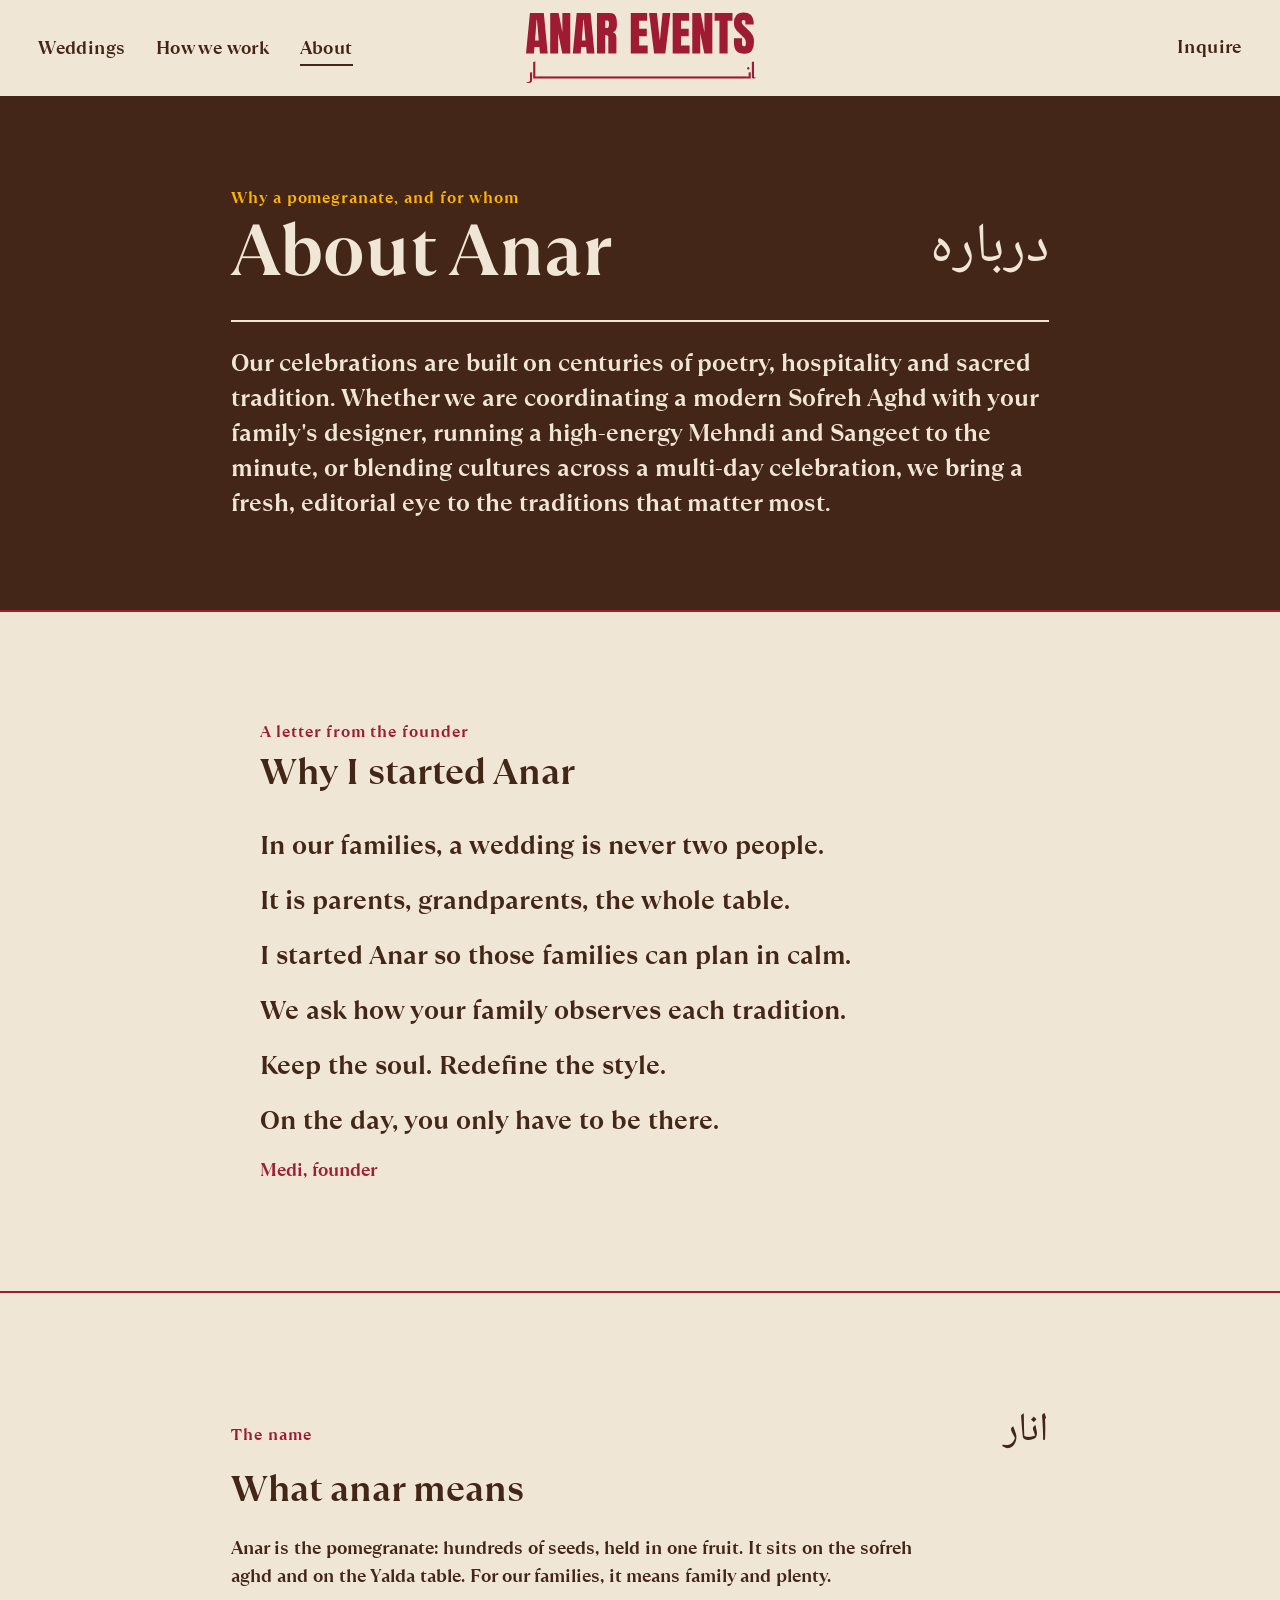
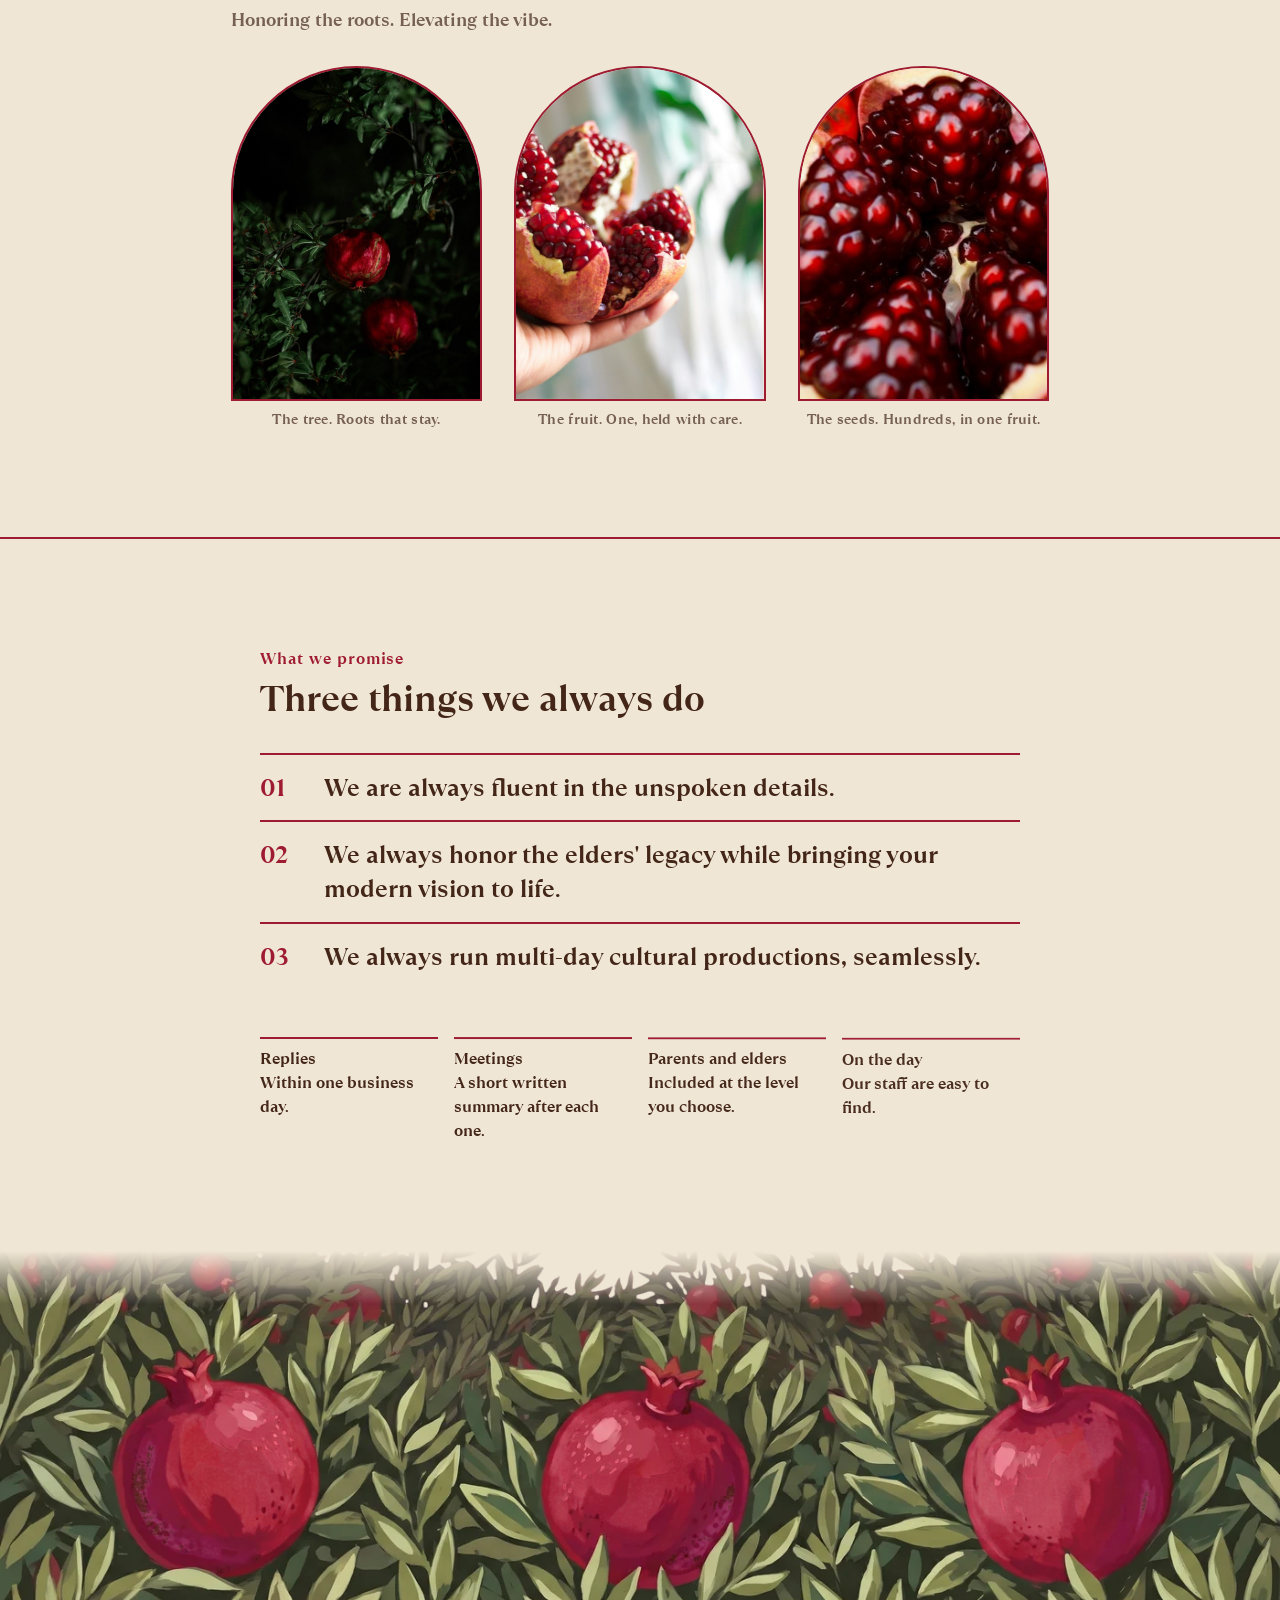
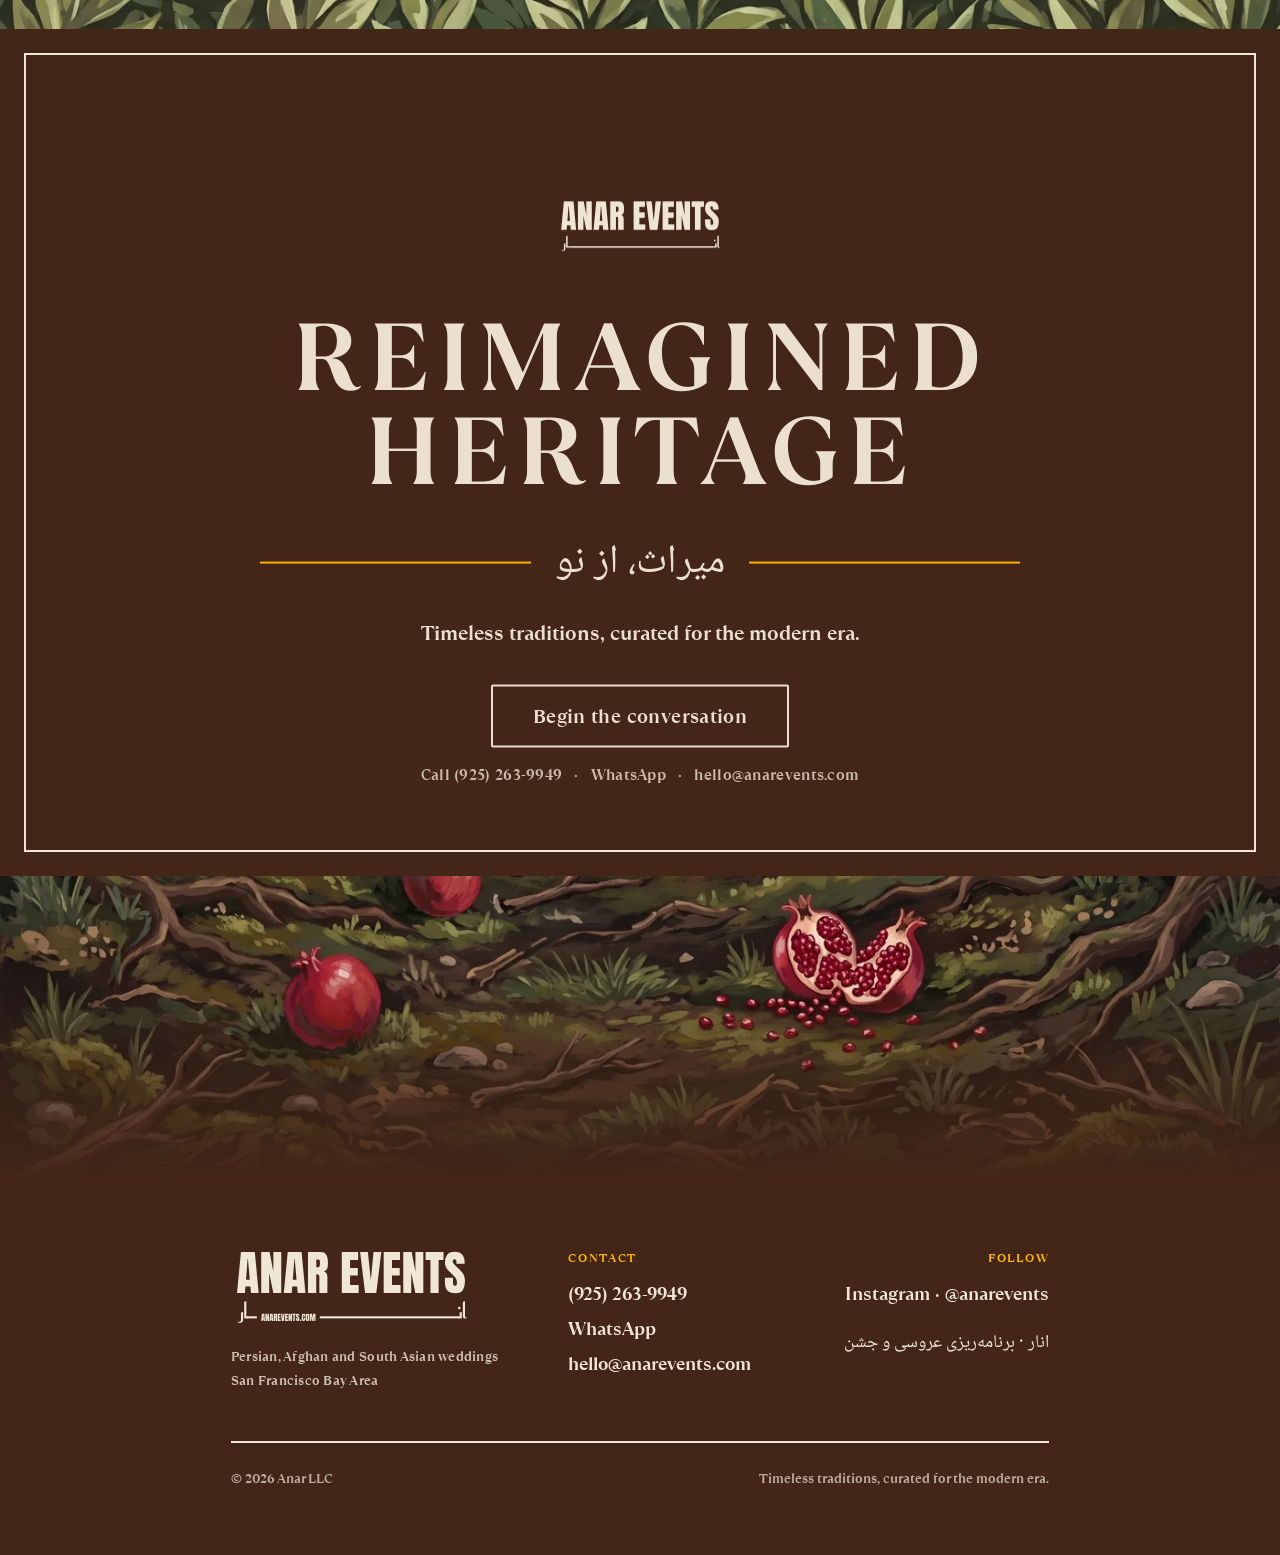
==== about.html @ 51fe28ca "Arch: round 4 execution fixes + how-we-work/about pages" ====
<!doctype html>
<html lang="en">
<head>
<meta charset="utf-8">
<meta name="viewport" content="width=device-width, initial-scale=1">
<title>About · Anar Events</title>
<meta name="description" content="Why a pomegranate, and for whom. A letter from the founder, the story of the name, and the three things Anar Events always does for Persian, Afghan and South Asian families in the Bay Area.">
<meta name="theme-color" content="#F0E6D5">
<meta property="og:title" content="About · Anar Events">
<meta property="og:description" content="Why a pomegranate, and for whom. A letter from the founder, the story of the name, and the three things Anar Events always does.">
<meta property="og:image" content="https://anarevents.com/assets/video/hero-poster.jpg">
<meta property="og:url" content="https://anarevents.com/about.html">
<meta property="og:type" content="website">
<link rel="canonical" href="https://anarevents.com/about.html">
<script>document.documentElement.classList.add('js')</script>
<link rel="preconnect" href="https://fonts.googleapis.com">
<link rel="preconnect" href="https://fonts.gstatic.com" crossorigin>
<link rel="preload" href="assets/fonts/TTRamillas-Bold.woff2" as="font" type="font/woff2" crossorigin>
<link rel="stylesheet" href="https://fonts.googleapis.com/css2?family=Noto+Naskh+Arabic:wght@400;700&display=swap">
<link rel="stylesheet" href="assets/css/site.css">
<link rel="icon" href="assets/logo/logo-red.svg" type="image/svg+xml">
<!-- self-hosted vendors (gsap 3.12.5, ScrollTrigger 3.12.5, lenis 1.1.18), same load order -->
<script defer src="assets/js/vendor/gsap.min.js"></script>
<script defer src="assets/js/vendor/ScrollTrigger.min.js"></script>
<script defer src="assets/js/vendor/lenis.min.js"></script>
<script defer src="assets/js/site.js"></script>
</head>
<body class="page-about">
<a class="skip-link" href="#main">Skip to content</a>

<div class="tree-frame" aria-hidden="true">
  <img data-layer="leftBranch" width="2752" height="1536" alt="" decoding="async">
  <img data-layer="rightBranch" width="2752" height="1536" alt="" decoding="async">
</div>

<header class="site-header site-header--solid">
  <div class="site-header__inner">
    <button class="nav-toggle" type="button" aria-expanded="false" aria-controls="site-nav"><span class="nav-toggle__bar"></span><span class="visually-hidden">Menu</span></button>
    <nav class="site-nav" id="site-nav" aria-label="Main">
      <ul>
        <li><a href="weddings.html">Weddings</a></li>
        <li><a href="how-we-work.html">How we work</a></li>
        <li><a href="about.html" aria-current="page">About</a></li>
      </ul>
    </nav>
    <a class="site-logo" href="index.html" aria-label="Anar Events, home">
      <img class="site-logo__red" src="assets/logo/logo-red.svg" width="1600" height="552" alt="Anar Events">
      <img class="site-logo__cream" src="assets/logo/logo-cream.svg" width="1600" height="552" alt="" aria-hidden="true">
    </a>
    <div class="site-header__end">
      <a class="site-inquire" href="index.html#inquire">Inquire</a>
    </div>
  </div>
</header>

<main id="main" class="page-top">

  <section class="band on-brown" aria-labelledby="page-title">
    <div class="container">
      <p class="eyebrow">Why a pomegranate, and for whom</p>
      <div class="band__title">
        <h1 id="page-title" class="h-display">About Anar</h1>
        <p class="fa fa--title" lang="fa" dir="rtl">درباره</p>
      </div>
      <hr class="rule" style="margin:32px 0 24px">
      <p class="lede measure">Our celebrations are built on centuries of poetry, hospitality and sacred tradition. Whether we are coordinating a modern Sofreh Aghd with your family's designer, running a high-energy Mehndi and Sangeet to the minute, or blending cultures across a multi-day celebration, we bring a fresh, editorial eye to the traditions that matter most.</p>
    </div>
  </section>

  <!-- The founder letter -->
  <section class="section inner" id="letter" aria-labelledby="letter-title">
    <div class="container container--text">
      <p class="eyebrow reveal">A letter from the founder</p>
      <h2 id="letter-title" class="reveal" style="margin:8px 0 32px">Why I started Anar</h2>
      <div class="letter stagger">
        <p>In our families, a wedding is never two people.</p>
        <p>It is parents, grandparents, the whole table.</p>
        <p>I started Anar so those families can plan in calm.</p>
        <p>We ask how your family observes each tradition.</p>
        <p>Keep the soul. Redefine the style.</p>
        <p>On the day, you only have to be there.</p>
        <p class="letter__sign">Medi, founder</p>
      </div>
      <!-- OWNER INPUT · founder bio (hidden until the lines arrive, like the proof slot): Medi replaces the two
           bracketed lines below with facts (who leads the planning, his experience, one proof line), then removes
           the `hidden` attribute. Nothing here is invented; the slot is styled as the real thing. -->
      <div class="letter__bio reveal" data-owner-input="bio" hidden>
        <p>[Medi: two lines on who leads the planning and your experience]</p>
        <p class="letter__proof">[one proof line, e.g. weddings planned since YEAR]</p>
      </div>
    </div>
  </section>

  <!-- The name: the pomegranate story, with the pomegranate photos (stand-ins until the owner's photos arrive) -->
  <section class="section inner" id="name" aria-labelledby="name-title">
    <div class="container">
      <div class="container--text" style="padding:0">
        <div class="pair reveal">
          <p class="eyebrow">The name</p>
          <p class="fa fa--big" lang="fa" dir="rtl">انار</p>
        </div>
        <h2 id="name-title" class="reveal" style="margin:8px 0 24px">What anar means</h2>
        <p class="reveal measure">Anar is the pomegranate: hundreds of seeds, held in one fruit. It sits on the sofreh aghd and on the Yalda table. For our families, it means family and plenty.</p>
        <p class="reveal measure muted" style="margin-top:16px">Honoring the roots. Elevating the vibe.</p>
      </div>
      <div class="story__photos">
        <figure class="reveal">
          <div class="window"><img class="reveal-img" src="assets/img/pom-tree-night-800.jpg" srcset="assets/img/pom-tree-night-800.jpg 800w, assets/img/pom-tree-night.jpg 1125w" sizes="(min-width:768px) 33vw, 100vw" width="1125" height="2000" alt="A pomegranate tree at night, fruit on the branch" loading="lazy" decoding="async"></div>
          <figcaption class="caption">The tree. Roots that stay.</figcaption>
        </figure>
        <figure class="reveal">
          <div class="window"><img class="reveal-img" src="assets/img/pom-in-hand-800.jpg" srcset="assets/img/pom-in-hand-800.jpg 800w, assets/img/pom-in-hand-1200.jpg 1200w, assets/img/pom-in-hand.jpg 1500w" sizes="(min-width:768px) 33vw, 100vw" width="1500" height="2000" alt="A pomegranate held in an open hand" loading="lazy" decoding="async"></div>
          <figcaption class="caption">The fruit. One, held with care.</figcaption>
        </figure>
        <figure class="reveal">
          <div class="window"><img class="reveal-img" src="assets/img/pom-open-closeup-800.jpg" srcset="assets/img/pom-open-closeup-800.jpg 800w, assets/img/pom-open-closeup-1200.jpg 1200w, assets/img/pom-open-closeup.jpg 2000w" sizes="(min-width:768px) 33vw, 100vw" width="2000" height="1123" alt="An opened pomegranate, seeds packed tight" loading="lazy" decoding="async"></div>
          <figcaption class="caption">The seeds. Hundreds, in one fruit.</figcaption>
        </figure>
      </div>
    </div>
  </section>

  <!-- The promise -->
  <section class="section inner" id="promise" aria-labelledby="promise-title">
    <div class="container container--text">
      <p class="eyebrow reveal">What we promise</p>
      <h2 id="promise-title" class="reveal" style="margin:8px 0 32px">Three things we always do</h2>
      <ol class="promise stagger">
        <li><b>01</b><span>We are always fluent in the unspoken details.</span></li>
        <li><b>02</b><span>We always honor the elders' legacy while bringing your modern vision to life.</span></li>
        <li><b>03</b><span>We always run multi-day cultural productions, seamlessly.</span></li>
      </ol>
      <ul class="behaviour stagger" aria-label="Service behaviour">
        <li><strong>Replies</strong>Within one business day.</li>
        <li><strong>Meetings</strong>A short written summary after each one.</li>
        <li><strong>Parents and elders</strong>Included at the level you choose.</li>
        <li><strong>On the day</strong>Our staff are easy to find.</li>
      </ul>
    </div>
  </section>

  <!-- Static leaf band: the foot of the page content, above the CTA band -->
  <div class="leaf-band" aria-hidden="true"><img src="assets/tree/painted/bottom-canopy.webp" srcset="assets/tree/painted/bottom-canopy-1400.webp 1400w, assets/tree/painted/bottom-canopy.webp 2752w" sizes="100vw" width="2752" height="1536" alt="" loading="lazy" decoding="async"></div>

  <!-- CTA bar ("Poster"): cream inset frame, wordmark on top, the Persian tagline sits inside the kashida line. -->
  <section class="cta cta--poster on-brown" id="cta" aria-labelledby="cta-title-a">
    <div class="container">
      <img class="cta__wordmark reveal" src="assets/logo/logo-cream.svg" width="1600" height="552" alt="Anar Events" loading="lazy">
      <h2 id="cta-title-a" class="cta__title reveal">Reimagined<br>Heritage</h2>
      <div class="kashida-tagline reveal"><p class="fa fa--big" lang="fa" dir="rtl">میراث، از نو</p></div>
      <p class="cta__line reveal">Timeless traditions, curated for the modern era.</p>
      <div class="cta__actions reveal">
        <a class="btn btn--cream btn--big" href="index.html#inquire">Begin the conversation</a>
        <p class="cta__contact"><span>Call <a href="tel:+19252639949">(925) 263-9949</a></span><span aria-hidden="true">·</span><a href="https://wa.me/19252639949" rel="noopener">WhatsApp</a><span aria-hidden="true">·</span><a href="mailto:hello@anarevents.com">hello@anarevents.com</a></p>
      </div>
    </div>
  </section>

</main>

<footer class="site-footer on-brown">
  <div class="ground-band" aria-hidden="true"><img src="assets/tree/painted/ground-bottom.webp" srcset="assets/tree/painted/ground-bottom-1400.webp 1400w, assets/tree/painted/ground-bottom.webp 2752w" sizes="100vw" width="2752" height="1536" alt="" loading="lazy" decoding="async"></div>
  <div class="container site-footer__inner">
    <div class="site-footer__grid">
      <div class="site-footer__brand">
        <img class="site-footer__logo" src="assets/logo/logo-cream-url.svg" width="1600" height="552" alt="Anar Events · anarevents.com" loading="lazy">
        <p class="site-footer__tag">Persian, Afghan and South Asian weddings<br>San Francisco Bay Area</p>
      </div>
      <div class="site-footer__col">
        <p class="site-footer__eyebrow">Contact</p>
        <ul class="site-footer__list">
          <li><a href="tel:+19252639949">(925) 263-9949</a></li>
          <li><a href="https://wa.me/19252639949" rel="noopener">WhatsApp</a></li>
          <li><a href="mailto:hello@anarevents.com">hello@anarevents.com</a></li>
        </ul>
      </div>
      <div class="site-footer__col site-footer__col--end">
        <p class="site-footer__eyebrow">Follow</p>
        <ul class="site-footer__list">
          <li><a href="https://instagram.com/anarevents" rel="noopener">Instagram · @anarevents</a></li>
        </ul>
        <p class="site-footer__fa fa" lang="fa" dir="rtl">انار · برنامه‌ریزی عروسی و جشن</p>
      </div>
    </div>
    <div class="site-footer__bottom">
      <span>© 2026 Anar LLC</span>
      <span>Timeless traditions, curated for the modern era.</span>
    </div>
  </div>
</footer>
</body>
</html>
---- assets/css/site.css ----
/* =========================================================
   Anar Events — site.css (v1, 3 Nov 2026)
   One file. Mobile first. Palette as custom properties.
   ========================================================= */

/* ---------- Fonts ----------
   Owner's rule: TT Ramillas BOLD (700, upright) is the ONLY Latin face, for every piece of Latin text
   (body, eyebrows, captions, quote, notes, form controls, buttons). Hierarchy comes from size, tracking and colour.
   Persian stays Noto Naskh Arabic. */
@font-face{font-family:"TT Ramillas";src:url("../fonts/TTRamillas-Bold.woff2") format("woff2");font-weight:700;font-style:normal;font-display:swap}

/* ---------- Tokens ---------- */
:root{
  --red:#9E1B32;        /* anar red: accent on cream, logo */
  --seed:#E8243F;       /* seed red: big type on brown only */
  --cream:#F0E6D5;      /* the paper */
  --brown:#432617;      /* ink on cream; dark ground */
  --muted:#756053;      /* captions on cream */
  --amber:#FFB401;      /* accent on brown only */
  --gold:#B8922F;       /* foil feel, sparingly */
  --sage:#5E6B4E;
  --olive:#7A8A62;

  --font-latin:"TT Ramillas",Georgia,"Times New Roman",serif;
  --font-fa:"Noto Naskh Arabic",Tahoma,serif;

  --s1:8px;--s2:16px;--s3:32px;--s4:64px;
  --container:1100px;
  --narrow:760px;
  --gutter:48px;
  --header-h:64px;
  --ease:cubic-bezier(.22,.61,.36,1);
  --dur:.9s;
}
@media (min-width:768px){
  :root{--gutter:clamp(64px,11vw,170px);--header-h:96px}
}

/* ---------- Reset-ish ---------- */
*,*::before,*::after{box-sizing:border-box}
html{-webkit-text-size-adjust:100%;scroll-behavior:smooth;background:var(--cream)}
html.lenis{scroll-behavior:auto}
body{margin:0;background:var(--cream);color:var(--brown);font-family:var(--font-latin);font-size:18px;line-height:28px;font-weight:700;font-style:normal;overflow-x:hidden}
/* no Regular, no Italic anywhere in Latin text (the Bold file is the only face served) */
em,i,cite,q,address,dfn,var{font-style:normal}
b,strong,th,input,textarea,select,button,label,legend,figcaption,small,blockquote{font-weight:700;font-style:normal}
img,video,svg{display:block;max-width:100%}
img{height:auto}
h1,h2,h3,h4,p,ul,ol,figure{margin:0}
ul,ol{padding:0;list-style:none}
a{color:inherit;text-decoration:none}
button{font:inherit;color:inherit;background:none;border:0;padding:0;cursor:pointer}
:focus{outline:none}
:focus-visible{outline:2px solid var(--red);outline-offset:3px}
.on-brown :focus-visible,.on-brown:focus-visible{outline-color:var(--amber)}
.visually-hidden{position:absolute!important;width:1px;height:1px;margin:-1px;padding:0;overflow:hidden;clip:rect(0 0 0 0);white-space:nowrap;border:0}
.skip-link{position:absolute;left:var(--s2);top:-80px;z-index:100;background:var(--brown);color:var(--cream);padding:var(--s1) var(--s2);border-radius:2px}
.skip-link:focus{top:var(--s2)}
/* same-page anchors (skip link, #inquire, #cta) land below the fixed header; the destination takes focus (site.js) */
main,section[id],[id].section,.form__status{scroll-margin-top:calc(var(--header-h) + 8px)}
main:focus,section:focus{outline:none}

/* ---------- Type ---------- */
h1,h2,h3,h4,.h-display,.h-headline{font-weight:700;line-height:1.1}
.h-display{font-size:clamp(40px,7vw,72px);line-height:1.05}
.h-headline,h2{font-size:clamp(30px,4vw,36px);line-height:1.15}
h3{font-size:clamp(22px,2.6vw,26px);line-height:1.2}
.eyebrow{font-size:16px;line-height:24px;letter-spacing:.06em;color:var(--red)}
.caption{font-size:14px;line-height:20px;letter-spacing:.02em;color:var(--muted)}
.lede{font-size:clamp(20px,2.2vw,24px);line-height:1.45}
.fa,[lang="fa"]{font-family:var(--font-fa);font-style:normal!important;letter-spacing:0!important;text-transform:none!important;font-weight:400;font-size:115%;line-height:1.7;direction:rtl}
.fa--big{font-size:clamp(28px,4.4vw,40px);line-height:1.5}
.fa--title{font-size:clamp(34px,5.4vw,56px);line-height:1.4}
.caps{text-transform:uppercase;letter-spacing:.08em}
.measure{max-width:38em}
.muted{color:var(--muted)}

/* ---------- Layout ---------- */
.container{width:100%;max-width:var(--container);margin-inline:auto;padding-inline:var(--gutter)}
.container--narrow{max-width:calc(var(--narrow) + 2*var(--gutter))}
.container--text{max-width:calc(var(--narrow) + 2*var(--gutter))}
main{position:relative;z-index:2}
.section{position:relative;padding-block:clamp(72px,12vh,140px)}
.section--tight{padding-block:clamp(48px,7vh,80px)}
.section__head{text-align:center;margin-bottom:clamp(32px,6vh,64px)}
.section__head .scribble{margin:var(--s2) auto 0}
.two-col{display:grid;gap:var(--s3)}
@media (min-width:768px){.two-col{grid-template-columns:1fr 1fr;gap:var(--s4)}}
.pair{display:grid;gap:var(--s1)}
@media (min-width:768px){
  .pair{grid-template-columns:1fr 1fr;align-items:baseline}
  .pair .fa{text-align:right}
}

/* ---------- Devices ---------- */
/* The kashida line */
.rule{height:2px;background:var(--red);width:100%;border:0;margin:0}
.rule--4{height:4px}
.on-brown .rule{background:var(--cream)}
/* The mirror window: half-circle top, square bottom, 2px line */
.window{--w:100%;position:relative;width:var(--w);border:2px solid var(--red);border-radius:999px 999px 0 0;overflow:hidden;aspect-ratio:3/4;background:var(--cream)}
.window img,.window video{width:100%;height:100%;object-fit:cover}
.window--cream{border-color:var(--cream)}
.window--landscape{aspect-ratio:4/3}
/* scribble (kashida draw-on) */
.scribble{width:min(320px,60vw);height:auto;overflow:visible}
.scribble path{fill:none;stroke:var(--red);stroke-width:2;stroke-linecap:round;stroke-linejoin:round}
.on-brown .scribble path{stroke:var(--amber)}

/* ---------- Buttons ---------- */
.btn{display:inline-block;padding:14px 28px;border:2px solid var(--red);background:var(--red);color:var(--cream);font-weight:700;line-height:1;letter-spacing:.02em;border-radius:2px;transition:transform .3s var(--ease),background .3s}
.btn:hover{transform:translateY(-2px)}
.btn--ghost{background:transparent;color:var(--red)}
.btn--amber{background:var(--amber);border-color:var(--amber);color:var(--brown)}
.btn--amber:focus-visible{outline-color:var(--cream)}
.link-arrow{font-weight:700;color:var(--red);border-bottom:2px solid var(--red);padding-bottom:2px}
.on-brown .link-arrow{color:var(--cream);border-color:var(--amber)}

/* ---------- Header ---------- */
.site-header{position:absolute;top:0;left:0;right:0;z-index:50;height:var(--header-h);color:var(--brown);transition:background .4s,color .4s,box-shadow .4s}
.js .site-header{position:fixed}
.site-header__inner{height:100%;display:grid;grid-template-columns:1fr auto 1fr;align-items:center;padding-inline:clamp(16px,3vw,40px);gap:var(--s1)}
.site-logo{display:block;width:min(180px,34vw);justify-self:center;align-self:center}
.site-logo img{width:100%;height:auto}
.site-logo__cream{display:none}
/* index, motion on: the header logo stays empty until the hero wordmark has docked (site.js adds .logo-docked);
   with the phone drawer open the bar is cream and the red wordmark is always there */
.motion .page-index .site-header--over:not(.logo-docked):not(.nav-open) .site-logo{visibility:hidden}
.motion .page-index .site-header--over{transition:box-shadow .4s}
/* the travelling wordmark (fixed layer above the header; site.js sets its size and transform) */
.logo-morph{display:none;position:fixed;left:0;top:0;z-index:55;pointer-events:none;transform-origin:0 0;will-change:transform}
.logo-morph img{position:absolute;left:0;top:0;width:100%;height:auto}
.logo-morph__cream{filter:drop-shadow(0 4px 24px rgba(67,38,23,.45))}
.logo-morph__red{opacity:0}
.motion .page-index .logo-morph.is-on{display:block}
/* the in-flow <h1> stays in the accessibility tree (opacity, never visibility) while the morph layer draws it */
.motion .page-index .logo-morph.is-built ~ main .hero__word{opacity:0}
/* the nav links are visible by default (no JS, or before site.js wires the drawer); on phones they collapse into the
   drawer only once html.nav-ready is set, and the toggle shows only then. Every bar item has an explicit grid cell. */
.site-nav{display:block;grid-column:1;grid-row:1;justify-self:start;min-width:0}
.site-nav ul{display:flex;flex-wrap:wrap;gap:8px clamp(16px,2.4vw,32px)}
.site-nav a,.site-inquire{font-weight:700;letter-spacing:.02em;padding-block:4px;border-bottom:2px solid transparent;transition:border-color .3s}
.site-nav a:hover,.site-nav a[aria-current="page"],.site-inquire:hover{border-bottom-color:currentColor}
.site-logo{grid-column:2;grid-row:1}
.site-header__end{grid-column:3;grid-row:1;justify-self:end;display:flex;align-items:center;gap:6px}
/* Pause motion / Play motion: a round control docked IN the header bar (right, beside Inquire), never over content.
   It pauses everything that moves (video, branch sway, clouds, parallax). The button is a 44px hit area; the ring
   (.hero-toggle__glyph) stays 32px (36px from 768px) so the bar keeps its measure (negative margins absorb the rest).
   Two bars = playing (press to pause); a triangle = paused (press to play). aria-pressed="true" means paused. */
.hero-toggle{flex:0 0 auto;width:44px;height:44px;margin:-6px;display:grid;place-items:center;color:inherit}
.hero-toggle__glyph{width:32px;height:32px;border:2px solid currentColor;border-radius:50%;display:flex;align-items:center;justify-content:center;gap:3px}
.hero-toggle__glyph::before,.hero-toggle__glyph::after{content:"";display:block;width:3px;height:11px;background:currentColor}
.hero-toggle[aria-pressed="true"] .hero-toggle__glyph::before{width:10px;height:11px;margin-left:2px;clip-path:polygon(0 0,100% 50%,0 100%)}
.hero-toggle[aria-pressed="true"] .hero-toggle__glyph::after{display:none}
.hero-toggle[hidden],html:not(.js) .hero-toggle{display:none}
.nav-toggle{grid-column:1;grid-row:1;justify-self:start;width:44px;height:44px;display:none;place-items:center}
.nav-toggle__bar{display:block;width:24px;height:2px;background:currentColor;position:relative;transition:background .2s}
.nav-toggle__bar::before,.nav-toggle__bar::after{content:"";position:absolute;left:0;width:24px;height:2px;background:currentColor;transition:transform .3s}
.nav-toggle__bar::before{top:-8px}.nav-toggle__bar::after{top:8px}
.nav-toggle[aria-expanded="true"] .nav-toggle__bar{background:transparent}
.nav-toggle[aria-expanded="true"] .nav-toggle__bar::before{transform:translateY(8px) rotate(45deg)}
.nav-toggle[aria-expanded="true"] .nav-toggle__bar::after{transform:translateY(-8px) rotate(-45deg)}
/* phones */
@media (max-width:767.98px){
  /* no JS / before the drawer is wired: the three links sit in a row under the bar; the bar grows to hold them */
  html:not(.nav-ready) .site-header{height:auto}
  html:not(.nav-ready) .site-header__inner{grid-template-rows:var(--header-h) auto}
  html:not(.nav-ready) .site-nav{grid-column:1/-1;grid-row:2;justify-self:stretch;padding:0 0 12px}
  html:not(.nav-ready) .site-nav ul{justify-content:center;gap:8px 20px}
  html:not(.nav-ready) .page-top{padding-top:calc(var(--header-h) + 48px)}
  /* the drawer, once site.js has wired the toggle */
  html.nav-ready .nav-toggle{display:grid}
  html.nav-ready .site-nav{display:none}
  html.nav-ready .site-header.nav-open .site-nav{display:block;position:absolute;top:var(--header-h);left:0;right:0;background:var(--cream);color:var(--brown);border-top:2px solid var(--red);padding:var(--s3) var(--gutter)}
  html.nav-ready .site-header.nav-open .site-nav ul{flex-direction:column;gap:var(--s2)}
  html.nav-ready .site-header.nav-open .site-nav a{font-size:24px}
}
/* solid state (inner pages, index once scrolled, and the phone drawer open over the hero) */
.site-header--solid,.site-header.is-scrolled{background:var(--cream);color:var(--brown);box-shadow:0 1px 0 rgba(67,38,23,.08)}
/* the phone drawer open over the hero: cream bar, brown text (the morph tween writes inline colours, hence !important) */
.site-header--over.nav-open{background:var(--cream)!important;color:var(--brown)!important;box-shadow:0 1px 0 rgba(67,38,23,.08)}
.site-header--over.nav-open .site-logo{visibility:visible}
.site-header--over.nav-open .site-logo__red{display:block}
.site-header--over.nav-open .site-logo__cream{display:none}
/* over the hero (index, at rest): cream on video */
.site-header--over:not(.is-scrolled):not(.nav-open){color:var(--cream)}
.site-header--over:not(.is-scrolled):not(.nav-open) .site-logo__red{display:none}
.site-header--over:not(.is-scrolled):not(.nav-open) .site-logo__cream{display:block}
.site-header--over:not(.is-scrolled):not(.nav-open) :focus-visible{outline-color:var(--amber)}
@media (min-width:768px){
  .site-header__inner{gap:var(--s2)}
  .site-logo{width:240px}
  .site-header__end{gap:var(--s2)}
  .hero-toggle{margin:-4px}
  .hero-toggle__glyph{width:36px;height:36px}
}
/* page top offset for inner pages */
.page-top{padding-top:var(--header-h)}

/* ---------- Side branches (fixed at the viewport edges, always behind the page) ----------
   --art-stop is the x where the art must end: 40px short of the nearest text column edge
   (the narrow text column or the wide container's content edge, whichever is nearer the edge).
   Each branch is masked so nothing is painted past that point, at any width. */
.tree-frame{--art-stop:max(0px,calc(min(calc((100vw - var(--narrow)) / 2),calc(max(0px,(100vw - var(--container)) / 2) + var(--gutter))) - 40px));position:fixed;inset:0;z-index:1;pointer-events:none;overflow:hidden}
.tree-frame img{position:absolute;display:block;will-change:transform;max-width:none}
.tree-frame [data-layer="leftBranch"],.tree-frame [data-layer="rightBranch"]{top:25vh;width:clamp(220px,26vw,520px);height:auto;display:none;opacity:.9}
/* the sway (site.js) pivots each branch where it enters the page */
.tree-frame [data-layer="leftBranch"]{transform-origin:0% 50%}
.tree-frame [data-layer="rightBranch"]{transform-origin:100% 50%}
.tree-frame [data-layer="leftBranch"]{left:0;-webkit-mask-image:linear-gradient(to right,#000 calc(var(--art-stop) - 90px),transparent var(--art-stop));mask-image:linear-gradient(to right,#000 calc(var(--art-stop) - 90px),transparent var(--art-stop))}
.tree-frame [data-layer="rightBranch"]{right:0;-webkit-mask-image:linear-gradient(to left,#000 calc(var(--art-stop) - 90px),transparent var(--art-stop));mask-image:linear-gradient(to left,#000 calc(var(--art-stop) - 90px),transparent var(--art-stop))}
@media (min-width:768px){
  .tree-frame [data-layer="leftBranch"],.tree-frame [data-layer="rightBranch"]{display:block}
}
/* phones: one branch tip only (the left one, 150px, at 60vh, opacity .8), shifted 56px off the edge so its leafy
   middle is what shows; the mask ends 24px before the text column (the gutter), measured in the image's own box */
@media (max-width:767.98px){
  .tree-frame{--phone-shift:56px;--art-stop:calc(var(--gutter) - 24px + var(--phone-shift))}
  .tree-frame [data-layer="leftBranch"]{display:block;width:150px;top:60vh;left:calc(-1 * var(--phone-shift));opacity:.8;-webkit-mask-image:linear-gradient(to right,#000 calc(var(--art-stop) - 16px),transparent var(--art-stop));mask-image:linear-gradient(to right,#000 calc(var(--art-stop) - 16px),transparent var(--art-stop))}
}
/* ---------- Static art bands (in flow, nothing ever sits on them) ----------
   The leaf band sits at the foot of the page content, directly above the brown CTA band;
   the ground band sits at the top of the footer and fades into the brown.
   Leaf band: tall enough that the three painted pomegranates (rows 55-88% of the art) sit whole;
   the art is pinned near its foot (object-position 86%) and the cream fade only reaches the leaf tips above the fruit. */
.leaf-band{position:relative;z-index:2;width:100%;height:min(42vh,34vw);overflow:hidden;background:var(--cream)}
.leaf-band img{width:100%;height:100%;object-fit:cover;object-position:center 86%;-webkit-mask-image:linear-gradient(to top,#000 86%,transparent 100%);mask-image:linear-gradient(to top,#000 86%,transparent 100%)}
.ground-band{width:100%;height:min(34vh,28vw);overflow:hidden;margin:0}
.ground-band img{width:100%;height:100%;object-fit:cover;object-position:center bottom;-webkit-mask-image:linear-gradient(to bottom,#000 0%,#000 35%,transparent 100%);mask-image:linear-gradient(to bottom,#000 0%,#000 35%,transparent 100%)}

/* ---------- Hero ---------- */
.hero{position:relative;height:100vh;height:100svh;min-height:560px;overflow:hidden;background:var(--brown);color:var(--cream)}
.hero__video{position:absolute;inset:0;width:100%;height:100%;object-fit:cover}
/* phone: the window starts at 12vh so it clears the header bar */
.hero__shade{position:absolute;left:50%;top:12vh;transform:translateX(-50%);width:min(72vw,520px);aspect-ratio:3/4;max-height:72vh;border-radius:999px 999px 0 0;box-shadow:0 0 0 200vmax rgba(67,38,23,.76)}
.hero__window{position:absolute;left:50%;top:12vh;transform:translateX(-50%);width:min(72vw,520px);aspect-ratio:3/4;max-height:72vh;border:2px solid var(--cream);border-radius:999px 999px 0 0}
/* the clouds stay hidden until their scroll timeline sets their opacity (no flash); still pages never show them */
.hero__cloud{position:absolute;left:-10vw;bottom:-10vh;width:120vw;height:auto;pointer-events:none;opacity:0}
.hero__cloud--2{left:-20vw;width:140vw;bottom:-18vh}
/* phone: 12vh so the stacked tagline (up to three lines) never touches the wordmark; the soft shadow lifts the cream word off bright video */
.hero__word{position:absolute;left:50%;bottom:12vh;transform:translateX(-50%);width:min(92vw,1100px);margin:0;filter:drop-shadow(0 4px 24px rgba(67,38,23,.45))}
.hero__word img{width:100%;height:auto}
.hero__tag{position:absolute;left:0;right:0;bottom:2vh;text-align:center;font-size:16px;line-height:24px;letter-spacing:0;padding-inline:var(--s1);text-shadow:0 1px 6px rgba(67,38,23,.6)}
.hero__tag .fa{font-size:16px;line-height:24px}
/* phone: Persian and English on their own lines */
.hero__tag .fa,.hero__tag__en{display:block}
.hero__tag__sep{display:none}
.hero__fade{position:absolute;inset:0;background:var(--cream);opacity:0;pointer-events:none}
@media (min-width:768px){
  .hero__shade,.hero__window{top:10vh;width:min(44vw,560px);max-height:70vh}
  .hero__word{bottom:8vh}
  .hero__tag{bottom:3vh;letter-spacing:.02em;padding-inline:var(--s2)}
  .hero__tag .fa,.hero__tag__en,.hero__tag__sep{display:inline}
}

/* ---------- Page band (inner page hero): brown poster band ---------- */
.band{background:var(--brown);color:var(--cream);padding-block:clamp(56px,10vh,112px)}
.band .eyebrow{color:var(--amber)}
.band__title{display:grid;gap:var(--s2)}
@media (min-width:768px){.band__title{grid-template-columns:1fr 1fr;align-items:end}.band__title .fa{text-align:right}}

/* ---------- Statement ---------- */
.statement{text-align:center}
.statement .scribble{margin:var(--s1) auto var(--s3)}
.statement__text{font-size:clamp(26px,4.6vw,56px);line-height:1.18;letter-spacing:.06em;text-transform:uppercase;font-weight:700}

/* ---------- Who / pillars ---------- */
.pillars{display:grid;gap:var(--s3);counter-reset:pillar}
@media (min-width:768px){.pillars{grid-template-columns:repeat(3,1fr)}}
.pillar{border-top:2px solid var(--red);padding-top:var(--s2)}
.pillar__n{display:block;font-size:16px;letter-spacing:.06em;color:var(--red);margin-bottom:var(--s1)}
.pillar h3{margin-bottom:var(--s1)}

/* ---------- Accordion (The celebrations) ---------- */
.accordion{display:grid;gap:var(--s2)}
.accordion__panel{position:relative;overflow:hidden;background:var(--brown);color:var(--cream);border-radius:2px;min-height:360px}
.accordion__media{position:absolute;inset:0}
.accordion__media img{width:100%;height:100%;object-fit:cover;transition:filter .6s var(--ease),transform .6s var(--ease)}
.accordion__media::after{content:"";position:absolute;inset:0;background:linear-gradient(to top,rgba(67,38,23,.85) 0%,rgba(67,38,23,.25) 55%,rgba(67,38,23,.1) 100%)}
.accordion__trigger{position:absolute;inset:0;width:100%;text-align:left;z-index:2}
.accordion__trigger:focus-visible{outline:2px solid var(--amber);outline-offset:-6px}
.accordion__label{position:absolute;left:var(--s2);top:var(--s2);font-weight:700;letter-spacing:.06em;text-transform:uppercase;font-size:14px;z-index:1;display:none}
.accordion__body{position:relative;z-index:1;padding:var(--s3) var(--s2) var(--s2);display:grid;gap:var(--s1);min-height:100%;align-content:end;pointer-events:none}
.accordion__body[hidden]{display:none}
.accordion__body h3{font-size:clamp(26px,3vw,34px)}
.accordion__body .fa{color:var(--cream);opacity:.9}
.accordion__body p:last-child{max-width:34em;opacity:.95}
@media (min-width:768px){
  .accordion{display:flex;gap:var(--s1);height:min(68vh,620px)}
  .accordion__panel{flex:1 1 0;min-height:0;transition:flex .7s var(--ease)}
  .accordion__panel.is-open{flex:6 1 0}
  .accordion__panel:not(.is-open) .accordion__media img{filter:blur(2px);transform:scale(1.04)}
  .accordion__panel:not(.is-open) .accordion__media::after{background:linear-gradient(to top,rgba(67,38,23,.7) 0%,rgba(67,38,23,.15) 100%)}
  .accordion__panel:not(.is-open) .accordion__body{opacity:0;transition:opacity .25s}
  .accordion__panel.is-open .accordion__body{opacity:1;transition:opacity .6s .25s}
  .accordion__panel:not(.is-open) .accordion__label{display:block;writing-mode:vertical-rl;transform:rotate(180deg);left:auto;right:50%;top:auto;bottom:var(--s3);transform-origin:center;transform:translateX(50%) rotate(180deg)}
  .accordion__body{padding:var(--s4) var(--s3) var(--s3)}
}

/* ---------- Quote ---------- */
.quote{text-align:center}
.quote blockquote{margin:0;font-size:clamp(26px,4vw,44px);line-height:1.25;max-width:22em;margin-inline:auto}
.quote .signature{width:180px;height:auto;margin:var(--s3) auto var(--s1)}
.quote .signature path{fill:none;stroke:var(--red);stroke-width:2.5;stroke-linecap:round;stroke-linejoin:round}
.quote figcaption{font-size:16px;letter-spacing:.04em;color:var(--muted)}

/* ---------- Journey ---------- */
.journey__track{position:relative}
.journey__line{position:absolute;pointer-events:none}
.journey__line path{fill:none;stroke:var(--red);stroke-width:2;vector-effect:non-scaling-stroke}
.journey__line--h{display:none}
.journey__line--v{left:11px;top:0;width:2px;height:100%}
.journey__stops{display:grid;gap:var(--s3);padding-left:40px}
/* labels 16px, notes 15px/22px in brown at every width; words never break mid-word */
.journey__stop{position:relative;display:grid;gap:2px;overflow-wrap:normal;hyphens:manual}
/* the line is 2px at left:11px (centre 12px) inside the 40px padding, so the 14px dot sits at -35px (centre 12px) */
.journey__dot{position:absolute;left:-35px;top:10px;width:14px;height:14px;border-radius:50%;background:var(--red);transform-origin:center}
.journey__fa{font-size:20px;line-height:1.5;text-align:left;direction:rtl}
.journey__en{font-weight:700;font-size:16px;line-height:22px}
.journey__note{font-size:15px;line-height:22px;color:var(--brown)}
/* the vertical list holds up to 1023px; the nine-column line only from 1024px */
@media (min-width:1024px){
  .journey__line--h{display:block;left:0;right:0;top:7px;width:100%;height:2px}
  .journey__line--v{display:none}
  /* nine columns need the room: the journey takes a 24px gutter (the line runs wider than the text column) */
  .journey .container{padding-inline:24px}
  .journey__stops{grid-template-columns:repeat(9,minmax(0,1fr));gap:4px;padding-left:0;padding-top:var(--s3)}
  /* align-content:start, or the stop's auto rows stretch to the tallest stop and the labels sit at ragged heights */
  .journey__stop{text-align:center;justify-items:center;align-content:start;min-width:0}
  .journey__dot{left:50%;top:-32px;margin-left:-7px}
  .journey__fa{text-align:center;direction:rtl}
  .journey__note{margin-top:4px}
}

/* ---------- Inquire form ---------- */
.inquire{background:transparent}
.form{display:grid;gap:var(--s3)}
/* paired fields are bottom-aligned (a help line above one input never lifts it off its partner); inputs share one height */
.form__row{display:grid;gap:var(--s3);align-items:end}
@media (min-width:600px){.form__row{grid-template-columns:1fr 1fr}}
.field{display:grid;gap:var(--s1)}
.field label,.fieldset legend{font-weight:700;font-size:16px;line-height:22px}
.field__req{font-size:13px;letter-spacing:.04em;color:var(--muted);margin-left:6px}
.field__help{font-size:14px;line-height:20px;color:var(--muted)}
.field input,.field textarea,.field select{font:inherit;color:var(--brown);background:transparent;border:1px solid var(--brown);border-radius:2px;padding:12px 14px;width:100%}
.field input,.field select{height:54px;line-height:28px}
.field input::placeholder,.field textarea::placeholder{color:var(--muted);opacity:.8}
.field input:focus-visible,.field textarea:focus-visible,.field select:focus-visible{outline:2px solid var(--red);outline-offset:2px}
.field textarea{min-height:140px;resize:vertical}
.fieldset{border:0;padding:0;margin:0;display:grid;gap:var(--s1)}
/* phones: one column, each label at least 44px tall (a thumb target); three columns from 600px */
.checks{display:grid;gap:0 var(--s1);grid-template-columns:1fr}
@media (min-width:600px){.checks{grid-template-columns:repeat(3,1fr)}}
.check{display:flex;gap:10px;align-items:center;font-size:16px;line-height:22px;min-height:44px}
.check input{width:18px;height:18px;accent-color:var(--red);margin:0}
.form__note{font-size:14px;line-height:20px;color:var(--muted)}
.form__note a{border-bottom:1px solid currentColor}
/* pending / sent / failed states, announced by the role="status" region */
.form__status{font-size:16px;line-height:24px;padding:var(--s2);border-top:2px solid var(--red);color:var(--brown)}
.form__status[hidden],.form__status:empty{display:none}
.form__status.is-wait{color:var(--muted)}
.form__status.is-ok{border-top-color:var(--sage)}
.form__status.is-error{border-top-color:var(--red);color:var(--red)}
.form__status a{border-bottom:1px solid currentColor}
.form button[disabled]{opacity:.6;cursor:progress;transform:none}

/* ---------- CTA band + footer ---------- */
.cta{position:relative;background:var(--brown);color:var(--cream);text-align:center;padding-block:clamp(72px,14vh,160px);min-height:70vh;display:grid;align-content:center}
.cta__title{font-size:clamp(40px,8vw,112px);line-height:1;letter-spacing:.04em;text-transform:uppercase;margin-bottom:var(--s2)}
.cta .fa{color:var(--cream)}
.cta__line{font-size:clamp(18px,1.6vw,22px);line-height:1.5;margin:0 auto}
.cta__actions{margin-top:clamp(28px,4vh,44px);display:grid;gap:var(--s2);justify-items:center}
.btn--big{padding:20px 40px;font-size:clamp(18px,1.5vw,21px)}
.btn--cream{background:transparent;border-color:var(--cream);color:var(--cream)}
.btn--cream:hover{background:var(--cream);color:var(--brown)}
.cta__contact{font-size:15px;line-height:22px;letter-spacing:.02em;color:rgba(240,230,213,.8);display:flex;flex-wrap:wrap;justify-content:center;gap:0 12px}
.cta__contact a{border-bottom:1px solid transparent;transition:border-color .3s,color .3s}
.cta__contact a:hover{color:var(--cream);border-bottom-color:var(--amber)}
/* CTA "Poster": 2px cream inset frame, wordmark on top, the tagline inside the amber kashida line.
   The top padding carries the fixed header's height, so the cream wordmark never sits under the bar at any scroll stop;
   the anchor's scroll margin matches the header the same way. */
.cta--poster{padding-top:calc(var(--header-h) + clamp(48px,8vh,80px));padding-bottom:clamp(64px,10vh,112px);scroll-margin-top:calc(var(--header-h) + 8px)}
.cta--poster::before{content:"";position:absolute;inset:16px;border:2px solid var(--cream);pointer-events:none}
@media (min-width:768px){.cta--poster::before{inset:24px}}
.cta--poster .container{position:relative;z-index:1}
.cta__wordmark{width:clamp(132px,13vw,176px);height:auto;display:block;margin:0 auto clamp(32px,6vh,56px)}
.cta--poster .cta__title{font-size:clamp(34px,7.4vw,104px);letter-spacing:.08em;margin-bottom:clamp(24px,4vh,40px)}
.kashida-tagline{display:flex;align-items:center;gap:clamp(14px,2vw,24px);width:min(100%,760px);margin:0 auto clamp(20px,3vh,28px)}
.kashida-tagline::before,.kashida-tagline::after{content:"";flex:1 1 0;height:2px;background:var(--amber)}
.kashida-tagline .fa{flex:0 0 auto;white-space:nowrap;margin:0;line-height:1.4}
/* Footer: the painted ground band sits ABOVE the grid; the grid is 3 columns on a 24px baseline, 64px top/bottom, 48px column gap */
.site-footer{position:relative;z-index:2;background:var(--brown);color:var(--cream)}
.site-footer__inner{padding-block:64px}
.site-footer__grid{display:grid;gap:32px;line-height:24px}
.site-footer__brand{display:grid;gap:16px;align-content:start}
.site-footer__logo{width:min(100%,200px);height:auto;display:block}
.site-footer__tag{font-size:13px;line-height:24px;letter-spacing:.02em;color:rgba(240,230,213,.8)}
.site-footer__col{display:grid;gap:10px;align-content:start}
.site-footer__eyebrow{font-size:12px;line-height:24px;letter-spacing:.14em;text-transform:uppercase;font-weight:700;color:var(--amber);margin-bottom:2px}
.site-footer__list{list-style:none;margin:0;padding:0;display:grid;gap:10px}
.site-footer__list a{display:inline-block;line-height:24px;border-bottom:1px solid transparent;transition:border-color .3s}
.site-footer__list a:hover{border-bottom-color:var(--cream)}
.site-footer__fa{font-size:18px!important;line-height:24px;white-space:nowrap;text-align:right;margin-top:14px}
.site-footer__bottom{margin-top:48px;padding-top:24px;border-top:2px solid var(--cream);font-size:13px;line-height:24px;color:rgba(240,230,213,.7);display:flex;flex-wrap:wrap;gap:4px 24px;justify-content:space-between}
@media (min-width:768px){
  .site-footer__grid{grid-template-columns:1fr 1fr;column-gap:48px;align-items:start}
  .site-footer__brand{grid-column:1/-1}
  .site-footer__logo{width:240px}
  .site-footer__col--end{text-align:right}
}
@media (min-width:1024px){
  .site-footer__grid{grid-template-columns:1.45fr 1fr 1.17fr}
  .site-footer__brand{grid-column:auto}
}

/* ---------- Weddings page ---------- */
.tradition{border-top:2px solid var(--red)}
.tradition__grid{display:grid;gap:var(--s3)}
@media (min-width:900px){
  .tradition__grid{grid-template-columns:1fr 1fr;align-items:start;gap:var(--s4)}
  .tradition--flip .tradition__grid > .tradition__text{order:2}
}
.tradition__title{display:grid;gap:var(--s1);margin-bottom:var(--s2)}
@media (min-width:600px){.tradition__title{grid-template-columns:1fr 1fr;align-items:baseline}.tradition__title .fa{text-align:right}}
.tradition__text p+p{margin-top:var(--s2)}
.tradition__media .window{max-width:440px;margin-inline:auto}
.tradition__media figcaption{margin-top:var(--s1);text-align:center}
.seasonal{background:var(--cream);border:2px solid var(--red);padding:var(--s3)}

/* ---------- Inner page sections (How we work, About): cream, parted by the 2px red kashida rule like the weddings page ---------- */
.inner{border-top:2px solid var(--red)}

/* ---------- How we work page ---------- */
/* the two service options: no rules; spacing carries the structure; the operational bullets sit in a native <details> */
.options{display:grid;gap:var(--s3)}
@media (min-width:768px){.options{grid-template-columns:1fr 1fr;gap:var(--s4)}}
.options > li{display:grid;gap:var(--s1);align-content:start;border-top:2px solid var(--red);padding-top:var(--s2)}
.options h3{font-size:clamp(22px,2.4vw,26px)}
.option__when{color:var(--red);font-size:15px;line-height:22px;letter-spacing:.04em}
.option__scope{font-size:18px;line-height:28px}
.option__more{margin-top:var(--s1)}
.option__more summary{cursor:pointer;list-style:none;display:inline-flex;gap:8px;align-items:baseline;color:var(--red);font-size:16px;line-height:24px;letter-spacing:.04em;padding:4px 0}
.option__more summary::-webkit-details-marker{display:none}
.option__more summary::after{content:"+"}
.option__more[open] summary::after{content:"\2013"}
.option__more ul{display:grid;gap:6px;margin-top:var(--s2);font-size:16px;line-height:24px;color:var(--brown)}
.option__more ul li,.step__points li{position:relative;padding-left:18px}
.option__more ul li::before,.step__points li::before{content:"";position:absolute;left:0;top:11px;width:8px;height:2px;background:var(--red)}
/* five steps on one line: the 2px line at left:11px (centre 12px) inside the 40px padding, the 14px dot at -35px */
.steps{position:relative;padding-left:40px}
.steps__list{display:grid;gap:var(--s4)}
.steps__line{position:absolute;left:11px;top:0;width:2px;height:100%}
.steps__line path{fill:none;stroke:var(--red);stroke-width:2;vector-effect:non-scaling-stroke}
.step{position:relative;display:grid;gap:var(--s1)}
.step__dot{position:absolute;left:-35px;top:10px;width:14px;height:14px;border-radius:50%;background:var(--red);transform-origin:center}
.step__n{font-size:16px;letter-spacing:.06em;color:var(--red)}
.step h3{font-size:clamp(24px,3vw,32px)}
.step .fa{text-align:left}
.step__points{display:grid;gap:var(--s1);margin-top:var(--s1);font-size:16px;line-height:24px}
.step__points strong{color:var(--red)}
.faq{display:grid;gap:0;border-top:2px solid var(--red)}
.faq details{border-bottom:2px solid var(--red)}
.faq summary{cursor:pointer;list-style:none;padding:var(--s2) 0;font-weight:700;font-size:20px;line-height:28px;display:flex;justify-content:space-between;gap:var(--s2)}
.faq summary::-webkit-details-marker{display:none}
.faq summary::after{content:"+";color:var(--red);flex:0 0 auto}
.faq details[open] summary::after{content:"\2013"}
.faq .faq__a{padding:0 0 var(--s3);max-width:38em}
.you-get{display:grid;gap:var(--s3) var(--s3)}
@media (min-width:768px){.you-get{grid-template-columns:1fr 1fr}}
.you-get li{border-top:2px solid var(--red);padding-top:var(--s1)}
.you-get li strong{display:block}
.you-get li span{font-size:16px;line-height:24px}

/* ---------- About page ---------- */
.letter{font-size:clamp(20px,2.4vw,26px);line-height:1.5;display:grid;gap:var(--s2)}
.letter__sign{color:var(--red);font-size:18px}
/* the founder bio slot under the letter (owner input: bracketed placeholders until Medi writes the lines) */
.letter__bio{margin-top:var(--s3);padding-top:var(--s2);border-top:2px solid var(--red);max-width:34em;display:grid;gap:var(--s1);font-size:18px;line-height:28px}
.letter__bio[hidden]{display:none}
.letter__bio .letter__proof{color:var(--red);font-size:16px;line-height:24px}
.story{display:grid;gap:var(--s3)}
.story__photos{display:grid;gap:var(--s3);margin-top:var(--s3)}
@media (min-width:768px){.story__photos{grid-template-columns:repeat(3,1fr);align-items:end}}
.story__photos figure{margin:0}
.story__photos .window{aspect-ratio:3/4}
.story__photos figcaption{margin-top:var(--s1);text-align:center}
.promise{display:grid;gap:var(--s2)}
.promise li{display:grid;grid-template-columns:48px 1fr;gap:var(--s2);border-top:2px solid var(--red);padding-top:var(--s2);font-size:clamp(20px,2.2vw,24px);line-height:1.4}
.promise li b{color:var(--red);font-weight:700}
.behaviour{display:grid;gap:var(--s2);grid-template-columns:1fr 1fr;margin-top:var(--s4)}
@media (min-width:768px){.behaviour{grid-template-columns:repeat(4,1fr)}}
.behaviour li strong{display:block}
.behaviour li{font-size:16px;line-height:24px;border-top:2px solid var(--red);padding-top:var(--s1)}

/* ---------- Reveal (only hidden while html.motion is on; the pause control removes that class and site.js reverts every tween) ---------- */
.motion .reveal{opacity:0;transform:translateY(24px)}
.motion .reveal-img{transform:scale(1.02)}
.motion .reveal.is-in{opacity:1;transform:none}
.motion .stagger > *{opacity:0;transform:translateY(16px)}

/* ---------- Reduced motion ---------- */
@media (prefers-reduced-motion:reduce){
  html{scroll-behavior:auto}
  *,*::before,*::after{transition-duration:.01ms!important;animation-duration:.01ms!important}
  .tree-frame img{transform:none!important}
}
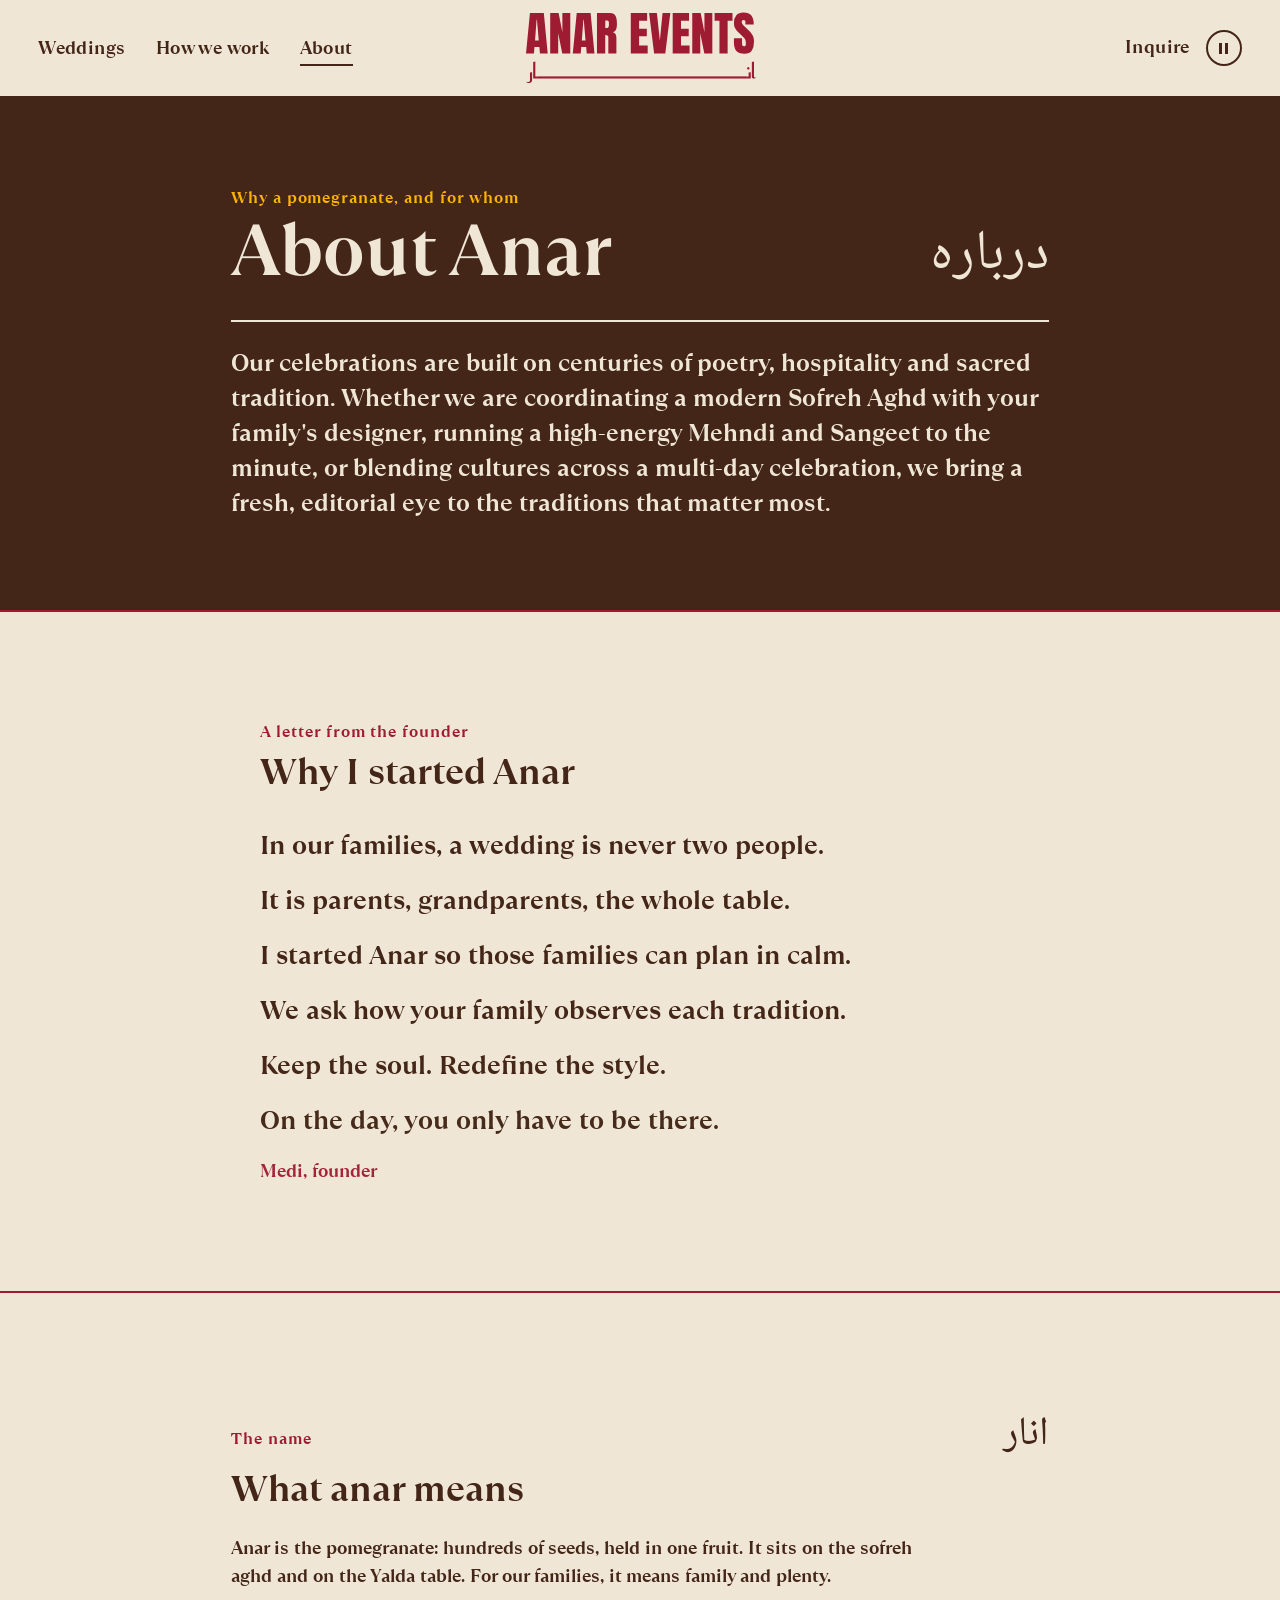
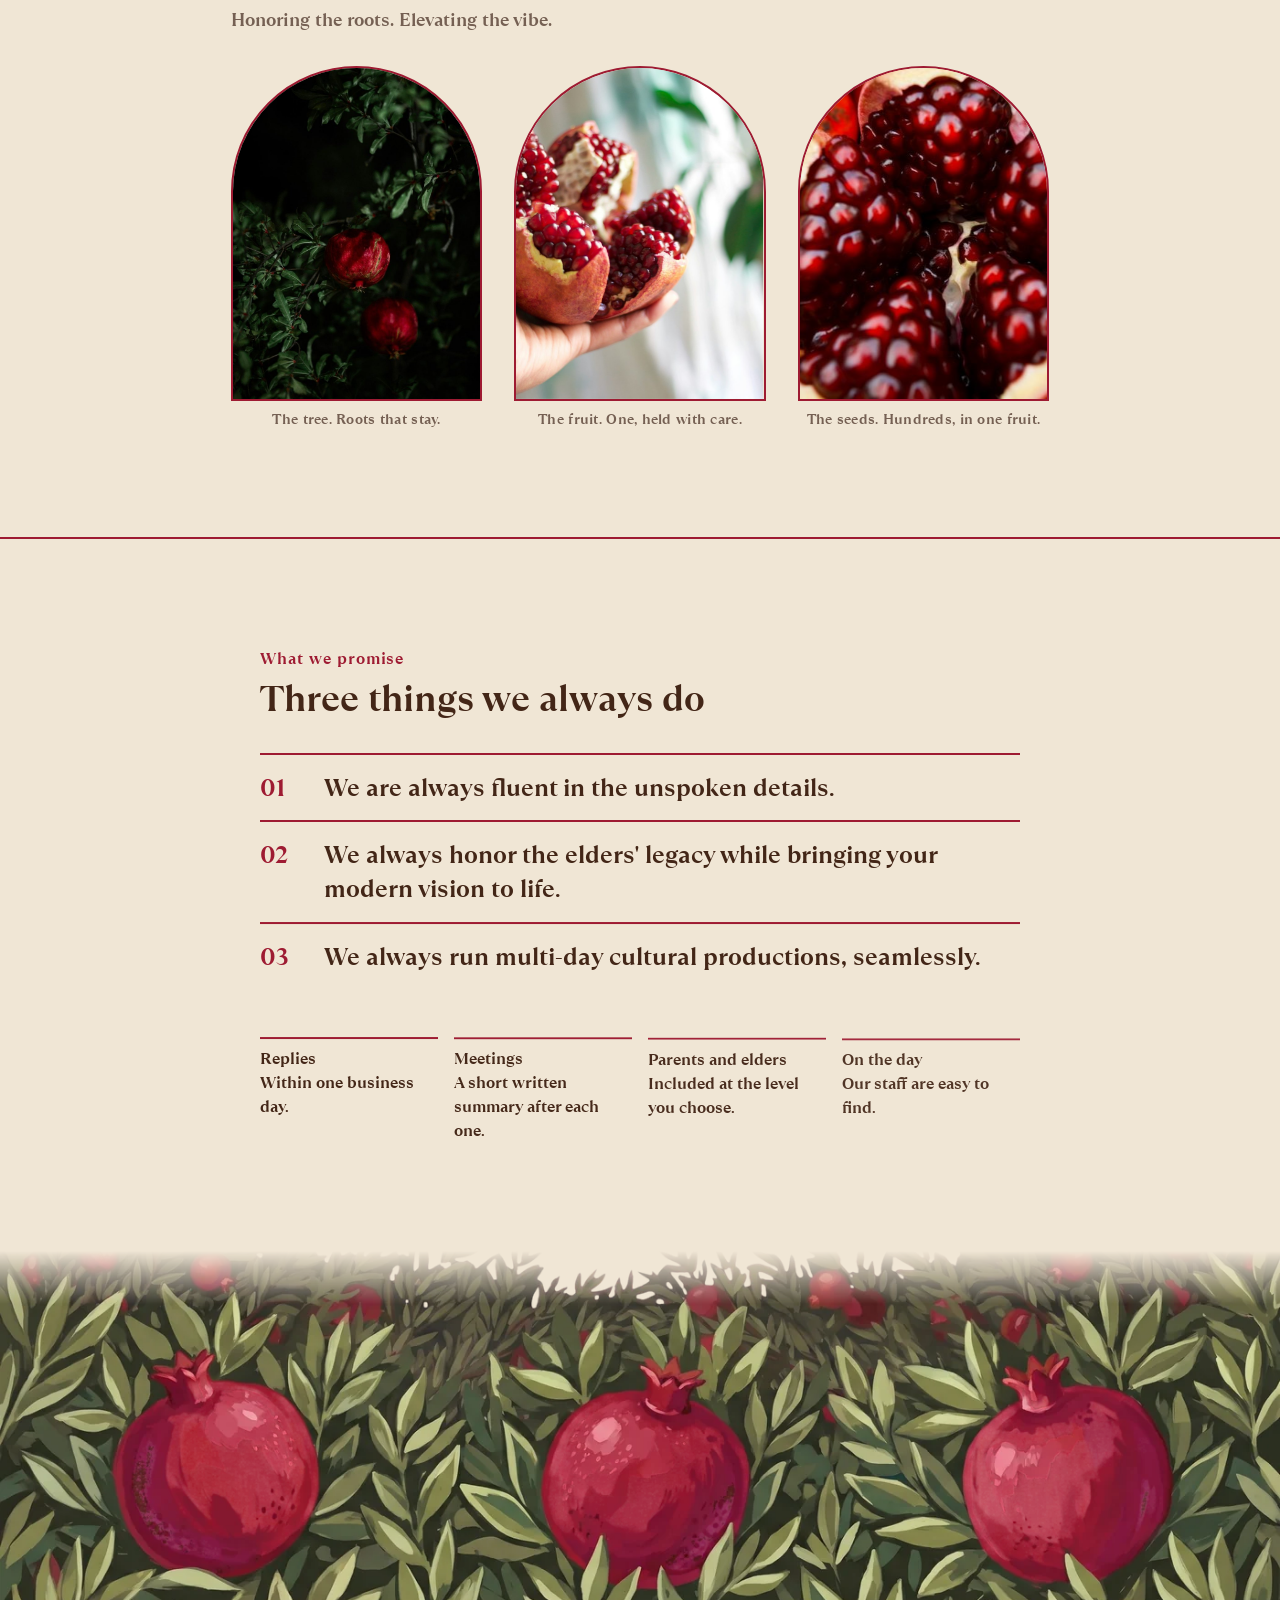
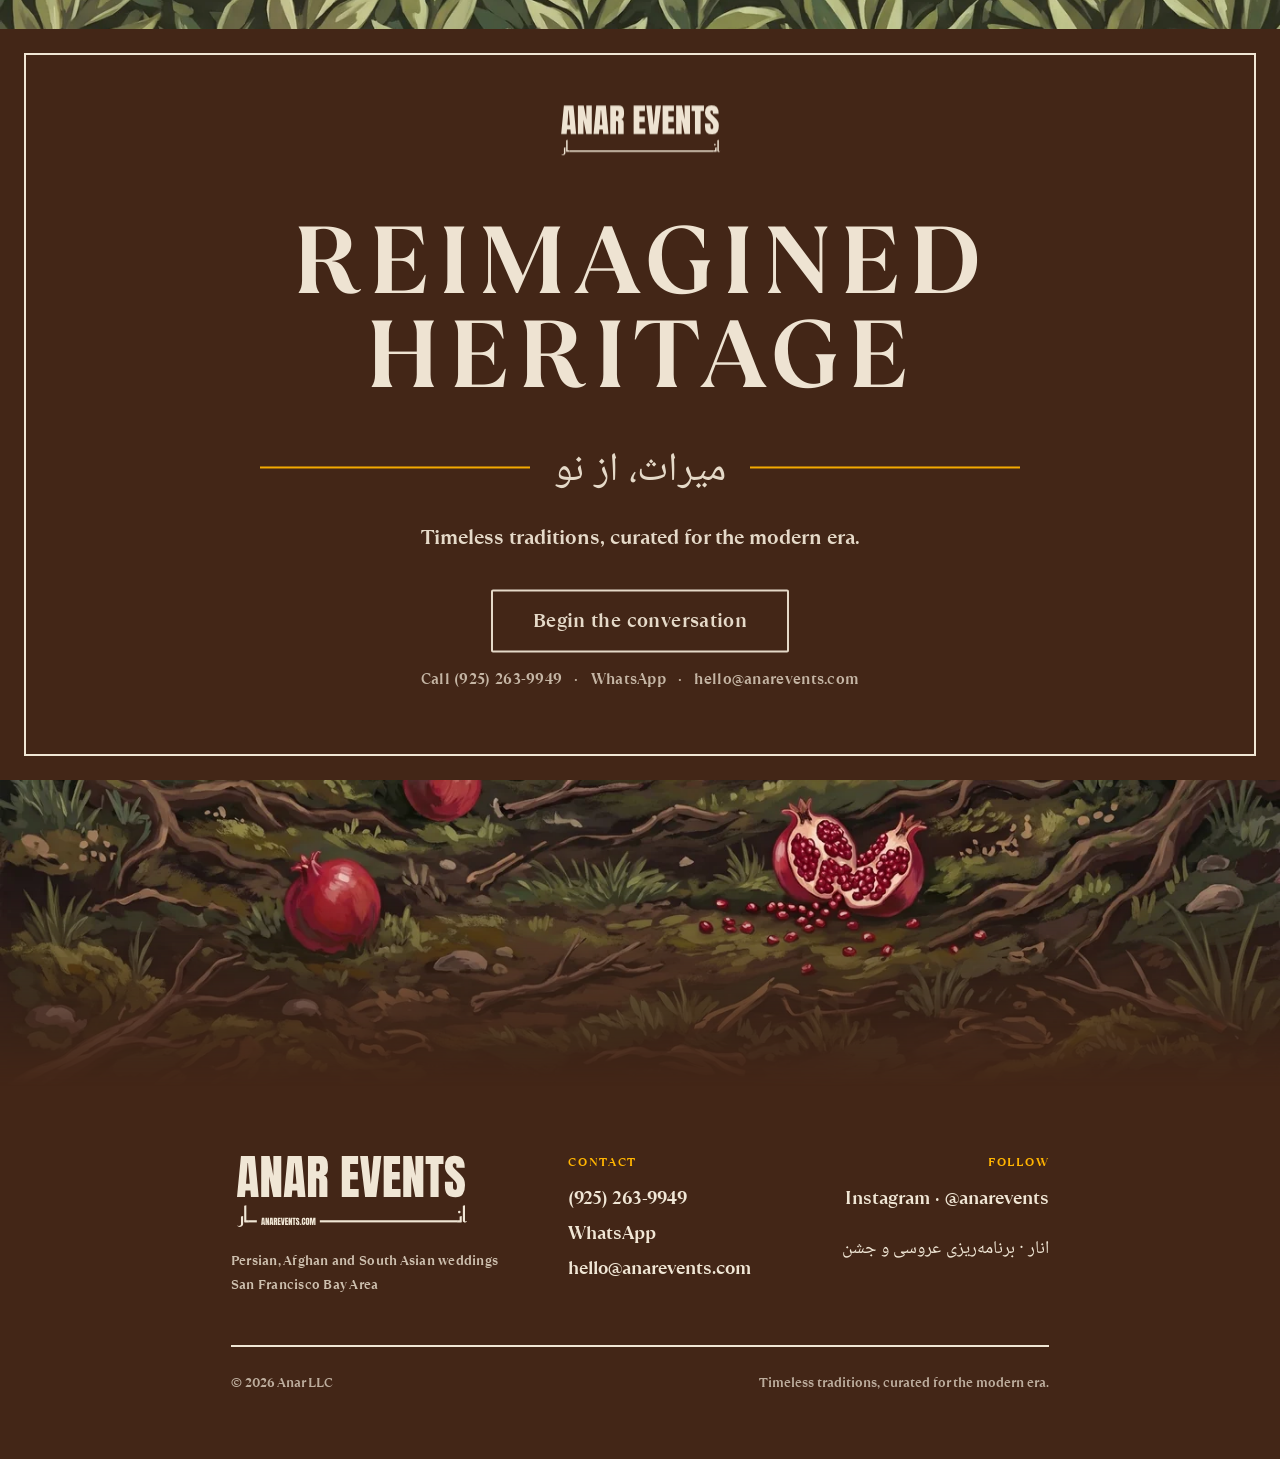
==== commit 4b12682a: "Arch: round 5 execution fixes" ====
--- a/about.html
+++ b/about.html
@@ -13,10 +13,8 @@
 <meta property="og:type" content="website">
 <link rel="canonical" href="https://anarevents.com/about.html">
 <script>document.documentElement.classList.add('js')</script>
-<link rel="preconnect" href="https://fonts.googleapis.com">
-<link rel="preconnect" href="https://fonts.gstatic.com" crossorigin>
 <link rel="preload" href="assets/fonts/TTRamillas-Bold.woff2" as="font" type="font/woff2" crossorigin>
-<link rel="stylesheet" href="https://fonts.googleapis.com/css2?family=Noto+Naskh+Arabic:wght@400;700&display=swap">
+<link rel="preload" href="assets/fonts/NotoNaskhArabic-arabic.woff2" as="font" type="font/woff2" crossorigin>
 <link rel="stylesheet" href="assets/css/site.css">
 <link rel="icon" href="assets/logo/logo-red.svg" type="image/svg+xml">
 <!-- self-hosted vendors (gsap 3.12.5, ScrollTrigger 3.12.5, lenis 1.1.18), same load order -->
@@ -49,6 +47,8 @@
     </a>
     <div class="site-header__end">
       <a class="site-inquire" href="index.html#inquire">Inquire</a>
+      <!-- Pause motion / Play motion: the branch sway, parallax and reveals (site.js pauseAll); the choice is kept for the session; aria-pressed="true" = paused -->
+      <button class="hero-toggle" type="button" aria-label="Pause motion" aria-pressed="false"><span class="hero-toggle__glyph" aria-hidden="true"></span></button>
     </div>
   </div>
 </header>
@@ -140,7 +140,7 @@
   </section>
 
   <!-- Static leaf band: the foot of the page content, above the CTA band -->
-  <div class="leaf-band" aria-hidden="true"><img src="assets/tree/painted/bottom-canopy.webp" srcset="assets/tree/painted/bottom-canopy-1400.webp 1400w, assets/tree/painted/bottom-canopy.webp 2752w" sizes="100vw" width="2752" height="1536" alt="" loading="lazy" decoding="async"></div>
+  <div class="leaf-band" aria-hidden="true"><img src="assets/tree/painted/bottom-canopy.webp" srcset="assets/tree/painted/bottom-canopy-700.webp 700w, assets/tree/painted/bottom-canopy-1400.webp 1400w, assets/tree/painted/bottom-canopy.webp 2752w" sizes="100vw" width="2752" height="1536" alt="" loading="lazy" decoding="async"></div>
 
   <!-- CTA bar ("Poster"): cream inset frame, wordmark on top, the Persian tagline sits inside the kashida line. -->
   <section class="cta cta--poster on-brown" id="cta" aria-labelledby="cta-title-a">
@@ -159,7 +159,7 @@
 </main>
 
 <footer class="site-footer on-brown">
-  <div class="ground-band" aria-hidden="true"><img src="assets/tree/painted/ground-bottom.webp" srcset="assets/tree/painted/ground-bottom-1400.webp 1400w, assets/tree/painted/ground-bottom.webp 2752w" sizes="100vw" width="2752" height="1536" alt="" loading="lazy" decoding="async"></div>
+  <div class="ground-band" aria-hidden="true"><img src="assets/tree/painted/ground-bottom.webp" srcset="assets/tree/painted/ground-bottom-700.webp 700w, assets/tree/painted/ground-bottom-1400.webp 1400w, assets/tree/painted/ground-bottom.webp 2752w" sizes="100vw" width="2752" height="1536" alt="" loading="lazy" decoding="async"></div>
   <div class="container site-footer__inner">
     <div class="site-footer__grid">
       <div class="site-footer__brand">
--- a/assets/css/site.css
+++ b/assets/css/site.css
@@ -8,6 +8,8 @@
    (body, eyebrows, captions, quote, notes, form controls, buttons). Hierarchy comes from size, tracking and colour.
    Persian stays Noto Naskh Arabic. */
 @font-face{font-family:"TT Ramillas";src:url("../fonts/TTRamillas-Bold.woff2") format("woff2");font-weight:700;font-style:normal;font-display:swap}
+/* Noto Naskh Arabic: the Arabic-subset variable file from Google Fonts (one woff2 covers 400-700), self-hosted so no cross-origin CSS blocks render */
+@font-face{font-family:"Noto Naskh Arabic";src:url("../fonts/NotoNaskhArabic-arabic.woff2") format("woff2");font-weight:400 700;font-style:normal;font-display:swap;unicode-range:U+0600-06FF,U+0750-077F,U+0870-0891,U+0897-08E1,U+08E3-08FF,U+200C-200E,U+2010-2011,U+204F,U+2E41,U+FB50-FDFF,U+FE70-FE74,U+FE76-FEFC}
 
 /* ---------- Tokens ---------- */
 :root{
@@ -58,6 +60,8 @@
 .skip-link:focus{top:var(--s2)}
 /* same-page anchors (skip link, #inquire, #cta) land below the fixed header; the destination takes focus (site.js) */
 main,section[id],[id].section,.form__status{scroll-margin-top:calc(var(--header-h) + 8px)}
+/* the two inquiry destinations land a full 24px below the bar (site.js reads this margin for the Lenis offset) */
+#inquire,[id].cta--poster{scroll-margin-top:calc(var(--header-h) + 24px)}
 main:focus,section:focus{outline:none}
 
 /* ---------- Type ---------- */
@@ -133,6 +137,8 @@
 .logo-morph__cream{filter:drop-shadow(0 4px 24px rgba(67,38,23,.45))}
 .logo-morph__red{opacity:0}
 .motion .page-index .logo-morph.is-on{display:block}
+/* the phone drawer open mid-morph: the travelling wordmark hides and the docked header logo is the only one (closing restores it) */
+.site-header.nav-open + .logo-morph.is-on{display:none}
 /* the in-flow <h1> stays in the accessibility tree (opacity, never visibility) while the morph layer draws it */
 .motion .page-index .logo-morph.is-built ~ main .hero__word{opacity:0}
 /* the nav links are visible by default (no JS, or before site.js wires the drawer); on phones they collapse into the
@@ -176,9 +182,9 @@
   html.nav-ready .site-header.nav-open .site-nav a{font-size:24px}
 }
 /* solid state (inner pages, index once scrolled, and the phone drawer open over the hero) */
-.site-header--solid,.site-header.is-scrolled{background:var(--cream);color:var(--brown);box-shadow:0 1px 0 rgba(67,38,23,.08)}
+.site-header--solid,.site-header.is-scrolled{background:var(--cream);color:var(--brown);box-shadow:none}
 /* the phone drawer open over the hero: cream bar, brown text (the morph tween writes inline colours, hence !important) */
-.site-header--over.nav-open{background:var(--cream)!important;color:var(--brown)!important;box-shadow:0 1px 0 rgba(67,38,23,.08)}
+.site-header--over.nav-open{background:var(--cream)!important;color:var(--brown)!important;box-shadow:none}
 .site-header--over.nav-open .site-logo{visibility:visible}
 .site-header--over.nav-open .site-logo__red{display:block}
 .site-header--over.nav-open .site-logo__cream{display:none}
@@ -204,6 +210,8 @@
 .tree-frame{--art-stop:max(0px,calc(min(calc((100vw - var(--narrow)) / 2),calc(max(0px,(100vw - var(--container)) / 2) + var(--gutter))) - 40px));position:fixed;inset:0;z-index:1;pointer-events:none;overflow:hidden}
 .tree-frame img{position:absolute;display:block;will-change:transform;max-width:none}
 .tree-frame [data-layer="leftBranch"],.tree-frame [data-layer="rightBranch"]{top:25vh;width:clamp(220px,26vw,520px);height:auto;display:none;opacity:.9}
+/* the right branch sits lower (38vh) at .9 scale so the two never mirror; site.js reads each branch's top for its parallax limit */
+.tree-frame [data-layer="rightBranch"]{top:38vh;width:calc(clamp(220px,26vw,520px) * .9)}
 /* the sway (site.js) pivots each branch where it enters the page */
 .tree-frame [data-layer="leftBranch"]{transform-origin:0% 50%}
 .tree-frame [data-layer="rightBranch"]{transform-origin:100% 50%}
@@ -212,11 +220,12 @@
 @media (min-width:768px){
   .tree-frame [data-layer="leftBranch"],.tree-frame [data-layer="rightBranch"]{display:block}
 }
-/* phones: one branch tip only (the left one, 150px, at 60vh, opacity .8), shifted 56px off the edge so its leafy
-   middle is what shows; the mask ends 24px before the text column (the gutter), measured in the image's own box */
+/* phones: one branch tip only (the left one, 200px, at 60vh, opacity .8), shifted 32px off the edge so a leafy tip
+   shows; the mask starts fading 24px before the text column (the gutter) and is fully transparent at its edge,
+   measured in the image's own box, so nothing is ever painted under text */
 @media (max-width:767.98px){
-  .tree-frame{--phone-shift:56px;--art-stop:calc(var(--gutter) - 24px + var(--phone-shift))}
-  .tree-frame [data-layer="leftBranch"]{display:block;width:150px;top:60vh;left:calc(-1 * var(--phone-shift));opacity:.8;-webkit-mask-image:linear-gradient(to right,#000 calc(var(--art-stop) - 16px),transparent var(--art-stop));mask-image:linear-gradient(to right,#000 calc(var(--art-stop) - 16px),transparent var(--art-stop))}
+  .tree-frame{--phone-shift:32px;--art-stop:calc(var(--gutter) + var(--phone-shift))}
+  .tree-frame [data-layer="leftBranch"]{display:block;width:200px;top:60vh;left:calc(-1 * var(--phone-shift));opacity:.8;-webkit-mask-image:linear-gradient(to right,#000 calc(var(--art-stop) - 24px),transparent var(--art-stop));mask-image:linear-gradient(to right,#000 calc(var(--art-stop) - 24px),transparent var(--art-stop))}
 }
 /* ---------- Static art bands (in flow, nothing ever sits on them) ----------
    The leaf band sits at the foot of the page content, directly above the brown CTA band;
@@ -238,9 +247,9 @@
 .hero__cloud{position:absolute;left:-10vw;bottom:-10vh;width:120vw;height:auto;pointer-events:none;opacity:0}
 .hero__cloud--2{left:-20vw;width:140vw;bottom:-18vh}
 /* phone: 12vh so the stacked tagline (up to three lines) never touches the wordmark; the soft shadow lifts the cream word off bright video */
-.hero__word{position:absolute;left:50%;bottom:12vh;transform:translateX(-50%);width:min(92vw,1100px);margin:0;filter:drop-shadow(0 4px 24px rgba(67,38,23,.45))}
+.hero__word{position:absolute;left:50%;bottom:calc(12vh + env(safe-area-inset-bottom,0px));transform:translateX(-50%);width:min(92vw,1100px);margin:0;filter:drop-shadow(0 4px 24px rgba(67,38,23,.45))}
 .hero__word img{width:100%;height:auto}
-.hero__tag{position:absolute;left:0;right:0;bottom:2vh;text-align:center;font-size:16px;line-height:24px;letter-spacing:0;padding-inline:var(--s1);text-shadow:0 1px 6px rgba(67,38,23,.6)}
+.hero__tag{position:absolute;left:0;right:0;bottom:calc(2vh + env(safe-area-inset-bottom,0px));text-align:center;font-size:16px;line-height:24px;letter-spacing:0;padding-inline:var(--s1);text-shadow:0 1px 6px rgba(67,38,23,.6)}
 .hero__tag .fa{font-size:16px;line-height:24px}
 /* phone: Persian and English on their own lines */
 .hero__tag .fa,.hero__tag__en{display:block}
@@ -248,8 +257,8 @@
 .hero__fade{position:absolute;inset:0;background:var(--cream);opacity:0;pointer-events:none}
 @media (min-width:768px){
   .hero__shade,.hero__window{top:10vh;width:min(44vw,560px);max-height:70vh}
-  .hero__word{bottom:8vh}
-  .hero__tag{bottom:3vh;letter-spacing:.02em;padding-inline:var(--s2)}
+  .hero__word{bottom:calc(8vh + env(safe-area-inset-bottom,0px))}
+  .hero__tag{bottom:calc(3vh + env(safe-area-inset-bottom,0px));letter-spacing:.02em;padding-inline:var(--s2)}
   .hero__tag .fa,.hero__tag__en,.hero__tag__sep{display:inline}
 }
 
@@ -293,7 +302,9 @@
   .accordion__panel:not(.is-open) .accordion__media::after{background:linear-gradient(to top,rgba(67,38,23,.7) 0%,rgba(67,38,23,.15) 100%)}
   .accordion__panel:not(.is-open) .accordion__body{opacity:0;transition:opacity .25s}
   .accordion__panel.is-open .accordion__body{opacity:1;transition:opacity .6s .25s}
-  .accordion__panel:not(.is-open) .accordion__label{display:block;writing-mode:vertical-rl;transform:rotate(180deg);left:auto;right:50%;top:auto;bottom:var(--s3);transform-origin:center;transform:translateX(50%) rotate(180deg)}
+  .accordion__panel:not(.is-open) .accordion__label{display:block;writing-mode:vertical-rl;transform:rotate(180deg);left:auto;right:50%;top:auto;bottom:40px;transform-origin:center;transform:translateX(50%) rotate(180deg)}
+  /* a collapsed strip says it opens: a small amber "+" at its foot, under the vertical label */
+  .accordion__panel:not(.is-open)::after{content:"+";position:absolute;left:50%;bottom:10px;transform:translateX(-50%);z-index:1;color:var(--amber);font-size:20px;line-height:20px;pointer-events:none}
   .accordion__body{padding:var(--s4) var(--s3) var(--s3)}
 }
 
@@ -305,6 +316,9 @@
 .quote figcaption{font-size:16px;letter-spacing:.04em;color:var(--muted)}
 
 /* ---------- Journey ---------- */
+/* the nine columns run wider than the text column the fixed branches are masked for, so the section carries its own
+   cream ground (fading in over the first 96px and out over the last, so a branch is never hard-cut at the edge) */
+.journey{position:relative;z-index:3;background:linear-gradient(to bottom,rgba(240,230,213,0) 0,var(--cream) 96px,var(--cream) calc(100% - 96px),rgba(240,230,213,0) 100%)}
 .journey__track{position:relative}
 .journey__line{position:absolute;pointer-events:none}
 .journey__line path{fill:none;stroke:var(--red);stroke-width:2;vector-effect:non-scaling-stroke}
@@ -342,7 +356,7 @@
 .field label,.fieldset legend{font-weight:700;font-size:16px;line-height:22px}
 .field__req{font-size:13px;letter-spacing:.04em;color:var(--muted);margin-left:6px}
 .field__help{font-size:14px;line-height:20px;color:var(--muted)}
-.field input,.field textarea,.field select{font:inherit;color:var(--brown);background:transparent;border:1px solid var(--brown);border-radius:2px;padding:12px 14px;width:100%}
+.field input,.field textarea,.field select{font:inherit;color:var(--brown);background:transparent;border:2px solid var(--brown);border-radius:2px;padding:11px 13px;width:100%}
 .field input,.field select{height:54px;line-height:28px}
 .field input::placeholder,.field textarea::placeholder{color:var(--muted);opacity:.8}
 .field input:focus-visible,.field textarea:focus-visible,.field select:focus-visible{outline:2px solid var(--red);outline-offset:2px}
@@ -352,7 +366,10 @@
 .checks{display:grid;gap:0 var(--s1);grid-template-columns:1fr}
 @media (min-width:600px){.checks{grid-template-columns:repeat(3,1fr)}}
 .check{display:flex;gap:10px;align-items:center;font-size:16px;line-height:22px;min-height:44px}
-.check input{width:18px;height:18px;accent-color:var(--red);margin:0}
+/* custom box in the 2px system: brown fill with a cream tick when checked */
+.check input{appearance:none;-webkit-appearance:none;flex:0 0 auto;width:18px;height:18px;margin:0;border:2px solid var(--brown);border-radius:2px;background:transparent center/12px 12px no-repeat;cursor:pointer}
+.check input:checked{background-color:var(--brown);background-image:url("data:image/svg+xml,%3Csvg xmlns='http://www.w3.org/2000/svg' viewBox='0 0 12 12'%3E%3Cpath d='M2 6.5l2.6 2.6L10 3.5' fill='none' stroke='%23F0E6D5' stroke-width='2' stroke-linecap='round' stroke-linejoin='round'/%3E%3C/svg%3E")}
+.check input:focus-visible{outline:2px solid var(--red);outline-offset:2px}
 .form__note{font-size:14px;line-height:20px;color:var(--muted)}
 .form__note a{border-bottom:1px solid currentColor}
 /* pending / sent / failed states, announced by the role="status" region */
@@ -377,9 +394,8 @@
 .cta__contact a{border-bottom:1px solid transparent;transition:border-color .3s,color .3s}
 .cta__contact a:hover{color:var(--cream);border-bottom-color:var(--amber)}
 /* CTA "Poster": 2px cream inset frame, wordmark on top, the tagline inside the amber kashida line.
-   The top padding carries the fixed header's height, so the cream wordmark never sits under the bar at any scroll stop;
-   the anchor's scroll margin matches the header the same way. */
-.cta--poster{padding-top:calc(var(--header-h) + clamp(48px,8vh,80px));padding-bottom:clamp(64px,10vh,112px);scroll-margin-top:calc(var(--header-h) + 8px)}
+   The anchor's scroll margin (header + 24px, set with #inquire above) keeps the wordmark clear of the bar when linked to. */
+.cta--poster{padding-top:clamp(48px,8vh,80px);padding-bottom:clamp(64px,10vh,112px)}
 .cta--poster::before{content:"";position:absolute;inset:16px;border:2px solid var(--cream);pointer-events:none}
 @media (min-width:768px){.cta--poster::before{inset:24px}}
 .cta--poster .container{position:relative;z-index:1}
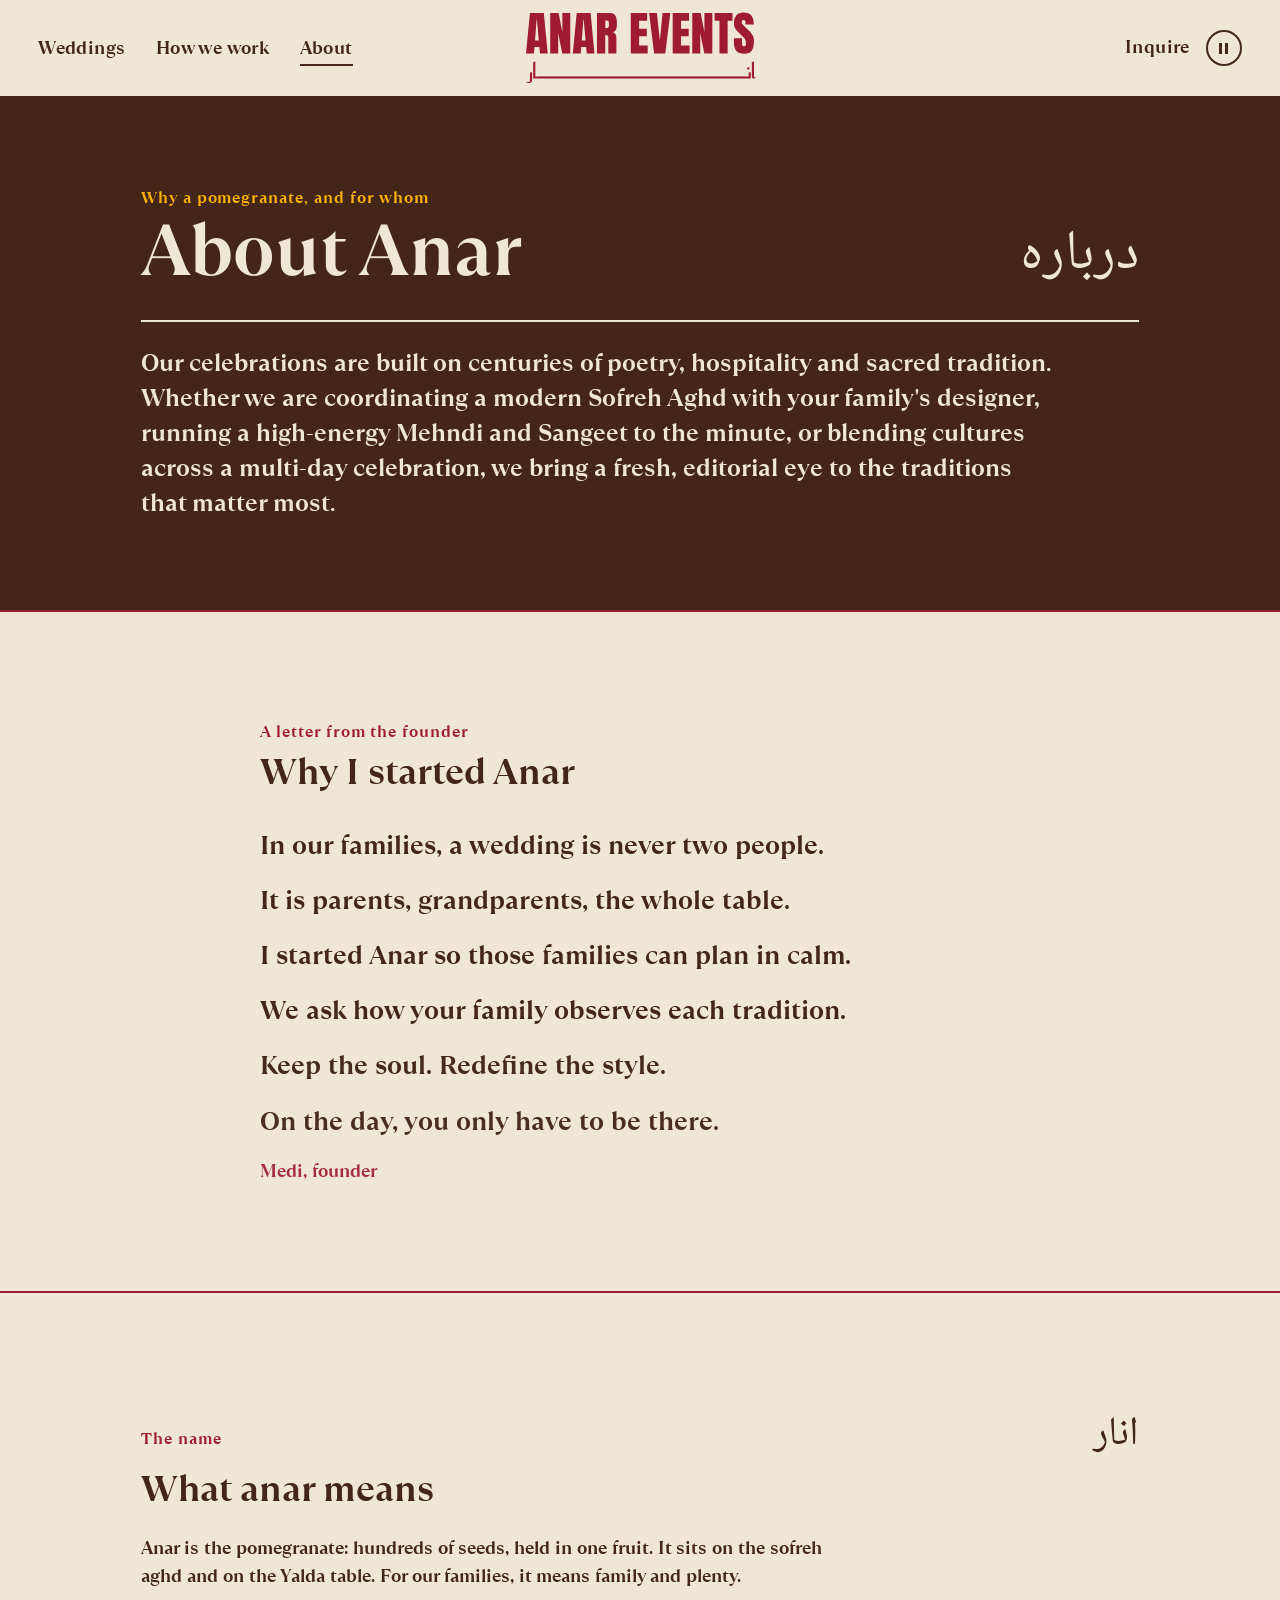
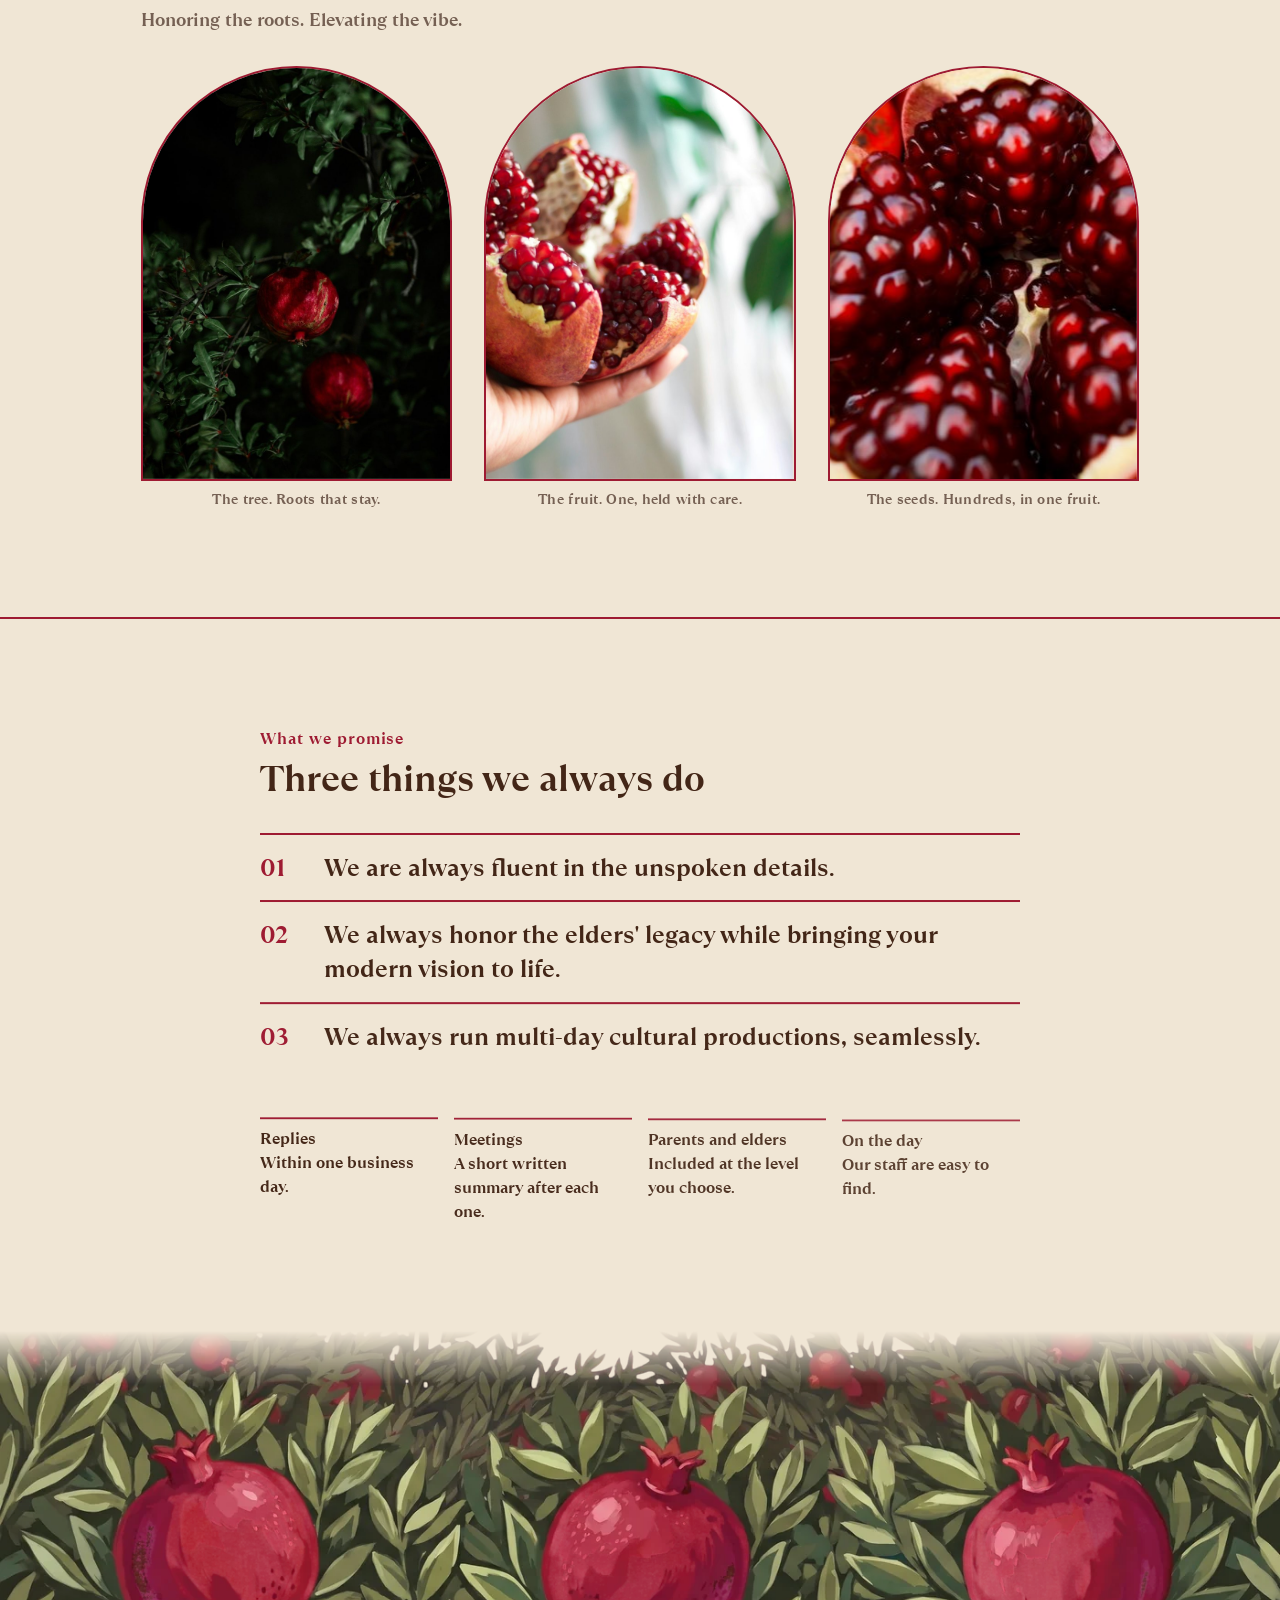
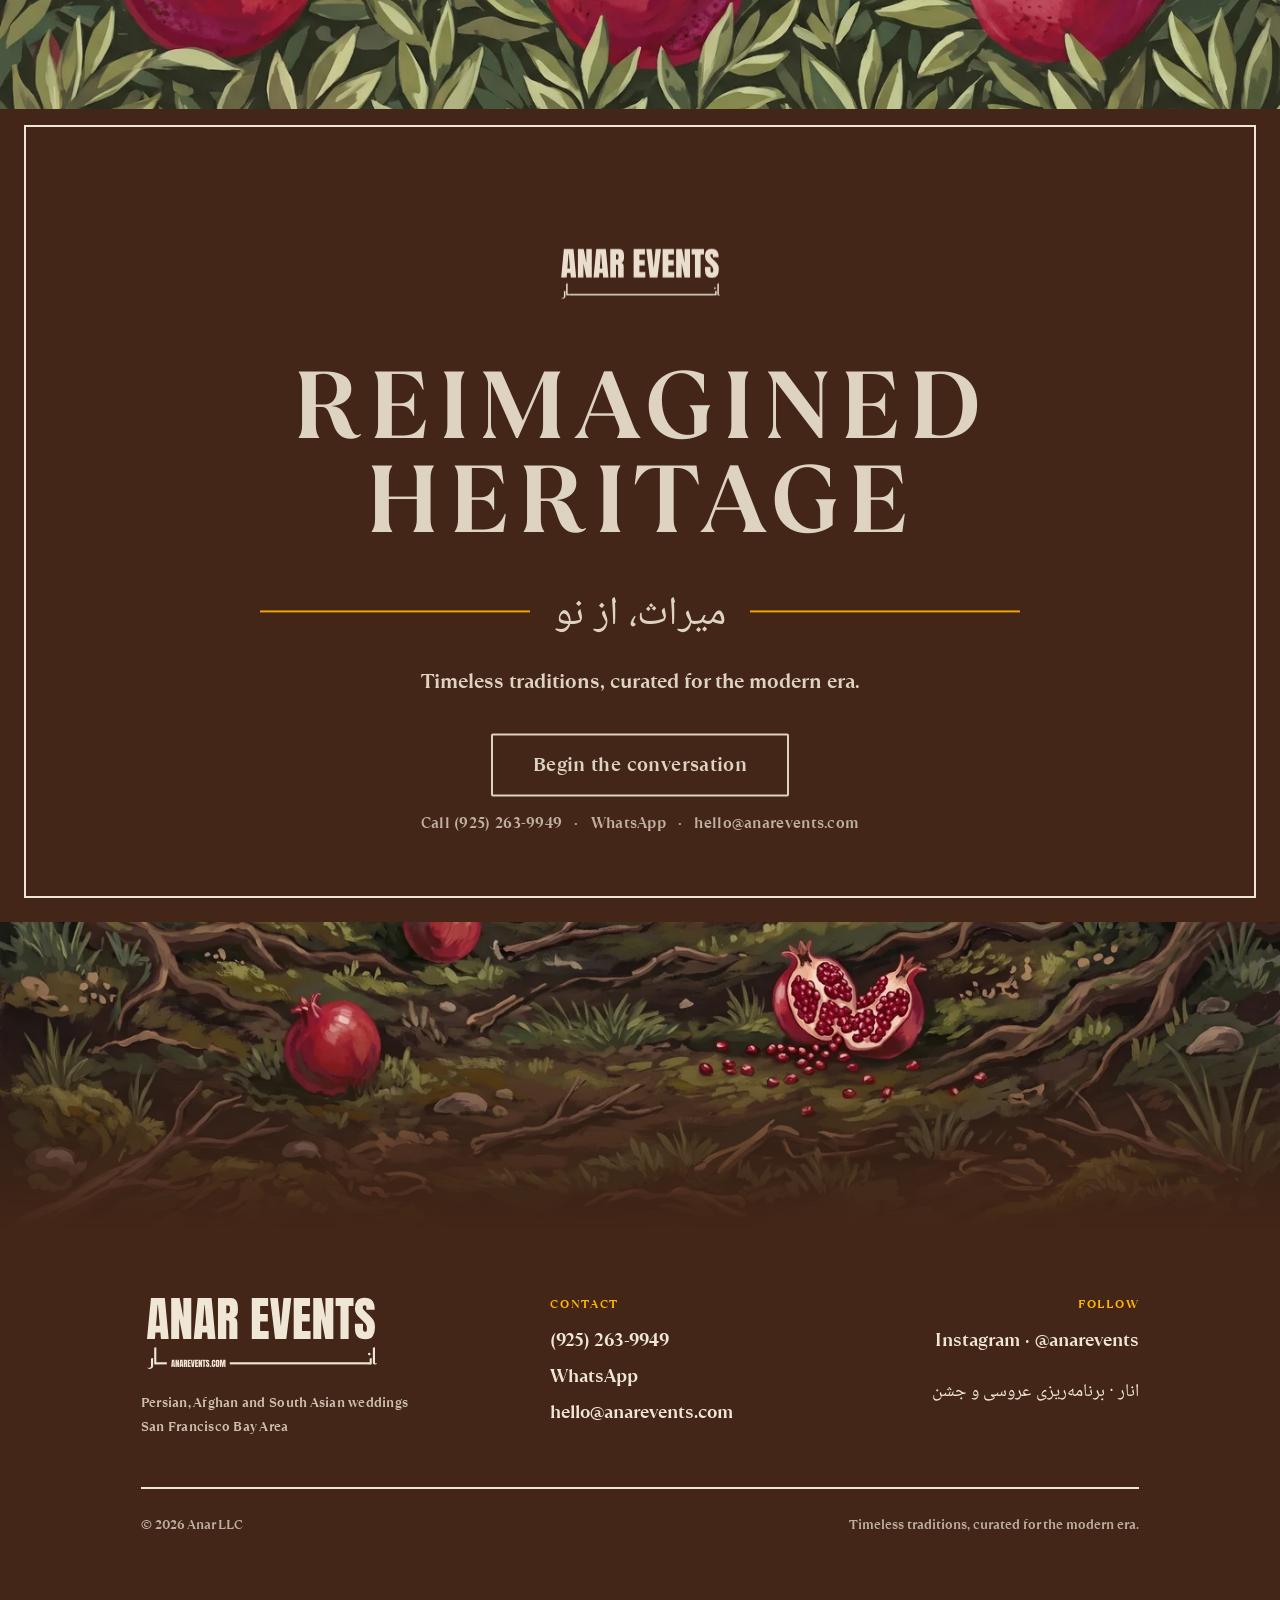
==== commit 2985cef4: "Arch: round 7 execution fixes Co-Authored-By: Claude Opus 5.5 <noreply@anthropic.com>" ====
--- a/about.html
+++ b/about.html
@@ -12,7 +12,7 @@
 <meta property="og:url" content="https://anarevents.com/about.html">
 <meta property="og:type" content="website">
 <link rel="canonical" href="https://anarevents.com/about.html">
-<script>document.documentElement.classList.add('js')</script>
+<script>var d=document.documentElement;d.classList.add('js');try{var p=sessionStorage.getItem('anar-motion');if(!matchMedia('(prefers-reduced-motion: reduce)').matches&&p!=='paused')d.classList.add('motion')}catch(e){}</script>
 <link rel="preload" href="assets/fonts/TTRamillas-Bold.woff2" as="font" type="font/woff2" crossorigin>
 <link rel="preload" href="assets/fonts/NotoNaskhArabic-arabic.woff2" as="font" type="font/woff2" crossorigin>
 <link rel="stylesheet" href="assets/css/site.css">
@@ -151,7 +151,7 @@
       <p class="cta__line reveal">Timeless traditions, curated for the modern era.</p>
       <div class="cta__actions reveal">
         <a class="btn btn--cream btn--big" href="index.html#inquire">Begin the conversation</a>
-        <p class="cta__contact"><span>Call <a href="tel:+19252639949">(925) 263-9949</a></span><span aria-hidden="true">·</span><a href="https://wa.me/19252639949" rel="noopener">WhatsApp</a><span aria-hidden="true">·</span><a href="mailto:hello@anarevents.com">hello@anarevents.com</a></p>
+        <p class="cta__contact"><span class="cta__item">Call <a href="tel:+19252639949">(925) 263-9949</a></span><span class="cta__item"><span class="cta__sep" aria-hidden="true">·</span><a href="https://wa.me/19252639949" rel="noopener">WhatsApp</a></span><span class="cta__item"><span class="cta__sep" aria-hidden="true">·</span><a href="mailto:hello@anarevents.com">hello@anarevents.com</a></span></p>
       </div>
     </div>
   </section>
--- a/assets/css/site.css
+++ b/assets/css/site.css
@@ -31,6 +31,7 @@
   --narrow:760px;
   --gutter:48px;
   --header-h:64px;
+  --sbw:0px;            /* the scrollbar width (site.js: innerWidth - clientWidth) */
   --ease:cubic-bezier(.22,.61,.36,1);
   --dur:.9s;
 }
@@ -41,7 +42,8 @@
 /* ---------- Reset-ish ---------- */
 *,*::before,*::after{box-sizing:border-box}
 html{-webkit-text-size-adjust:100%;scroll-behavior:smooth;background:var(--cream)}
-html.lenis{scroll-behavior:auto}
+/* Lenis scrolls the window itself; while motion is paused (site.js html.paused) anchors jump at once */
+html.lenis,html.paused{scroll-behavior:auto}
 body{margin:0;background:var(--cream);color:var(--brown);font-family:var(--font-latin);font-size:18px;line-height:28px;font-weight:700;font-style:normal;overflow-x:hidden}
 /* no Regular, no Italic anywhere in Latin text (the Bold file is the only face served) */
 em,i,cite,q,address,dfn,var{font-style:normal}
@@ -80,7 +82,8 @@
 .muted{color:var(--muted)}
 
 /* ---------- Layout ---------- */
-.container{width:100%;max-width:var(--container);margin-inline:auto;padding-inline:var(--gutter)}
+/* one calculation for every container: max-width = the content width + both gutters (padding inside the max-width) */
+.container{width:100%;max-width:calc(var(--container) + 2*var(--gutter));margin-inline:auto;padding-inline:var(--gutter)}
 .container--narrow{max-width:calc(var(--narrow) + 2*var(--gutter))}
 .container--text{max-width:calc(var(--narrow) + 2*var(--gutter))}
 main{position:relative;z-index:2}
@@ -90,13 +93,24 @@
 .section__head .scribble{margin:var(--s2) auto 0}
 .two-col{display:grid;gap:var(--s3)}
 @media (min-width:768px){.two-col{grid-template-columns:1fr 1fr;gap:var(--s4)}}
-.pair{display:grid;gap:var(--s1)}
-@media (min-width:768px){
-  .pair{grid-template-columns:1fr 1fr;align-items:baseline}
+/* eyebrow + Persian on one row at every width (phones: the Persian hugs the right of the eyebrow row) */
+.pair{display:grid;gap:var(--s1);grid-template-columns:1fr auto;align-items:baseline}
+@media (min-width:768px){
+  .pair{grid-template-columns:1fr 1fr}
   .pair .fa{text-align:right}
 }
 
 /* ---------- Devices ---------- */
+/* Section divider (owner's option A, "kashida + seed"): where two home sections of text meet with no image between them.
+   A centred 2px red kashida that fades out at both ends, with a red seed at its centre ringed by the page ground.
+   Decorative (aria-hidden); it sits in the top padding of the section it opens (.section--divided). */
+.section.section--divided{padding-top:clamp(120px,16vh,180px)}
+.divider{position:absolute;left:50%;top:clamp(48px,7vh,72px);width:min(520px,60vw);height:2px;transform:translate(-50%,-50%);background:linear-gradient(to right,transparent,var(--red) 18%,var(--red) 82%,transparent);pointer-events:none}
+.divider__seed{position:absolute;left:50%;top:50%;width:20px;height:20px;margin:-10px 0 0 -10px;border-radius:50%;background:var(--red);box-shadow:0 0 0 6px var(--cream)}
+@media (max-width:767.98px){
+  .divider{width:70vw}
+  .divider__seed{width:16px;height:16px;margin:-8px 0 0 -8px}
+}
 /* The kashida line */
 .rule{height:2px;background:var(--red);width:100%;border:0;margin:0}
 .rule--4{height:4px}
@@ -136,11 +150,12 @@
 .logo-morph img{position:absolute;left:0;top:0;width:100%;height:auto}
 .logo-morph__cream{filter:drop-shadow(0 4px 24px rgba(67,38,23,.45))}
 .logo-morph__red{opacity:0}
-.motion .page-index .logo-morph.is-on{display:block}
+.motion .page-index .logo-morph.is-on.is-built{display:block}
 /* the phone drawer open mid-morph: the travelling wordmark hides and the docked header logo is the only one (closing restores it) */
 .site-header.nav-open + .logo-morph.is-on{display:none}
-/* the in-flow <h1> stays in the accessibility tree (opacity, never visibility) while the morph layer draws it */
-.motion .page-index .logo-morph.is-built ~ main .hero__word{opacity:0}
+/* the in-flow <h1> stays visible until the morph layer is placed (site.js adds .is-built the frame after), then
+   hides in that same frame; it stays in the accessibility tree (opacity, never visibility) */
+.logo-morph.is-built ~ main .hero__word{opacity:0}
 /* the nav links are visible by default (no JS, or before site.js wires the drawer); on phones they collapse into the
    drawer only once html.nav-ready is set, and the toggle shows only then. Every bar item has an explicit grid cell. */
 .site-nav{display:block;grid-column:1;grid-row:1;justify-self:start;min-width:0}
@@ -166,8 +181,8 @@
 .nav-toggle[aria-expanded="true"] .nav-toggle__bar{background:transparent}
 .nav-toggle[aria-expanded="true"] .nav-toggle__bar::before{transform:translateY(8px) rotate(45deg)}
 .nav-toggle[aria-expanded="true"] .nav-toggle__bar::after{transform:translateY(-8px) rotate(-45deg)}
-/* phones */
-@media (max-width:767.98px){
+/* phones and tablets: the three bar columns only fit without wrapping from 1024px (site.js navQuery, same value) */
+@media (max-width:1023.98px){
   /* no JS / before the drawer is wired: the three links sit in a row under the bar; the bar grows to hold them */
   html:not(.nav-ready) .site-header{height:auto}
   html:not(.nav-ready) .site-header__inner{grid-template-rows:var(--header-h) auto}
@@ -207,9 +222,12 @@
    --art-stop is the x where the art must end: 40px short of the nearest text column edge
    (the narrow text column or the wide container's content edge, whichever is nearer the edge).
    Each branch is masked so nothing is painted past that point, at any width. */
-.tree-frame{--art-stop:max(0px,calc(min(calc((100vw - var(--narrow)) / 2),calc(max(0px,(100vw - var(--container)) / 2) + var(--gutter))) - 40px));position:fixed;inset:0;z-index:1;pointer-events:none;overflow:hidden}
+.tree-frame{--vw:calc(100vw - var(--sbw));--edge-text:calc((var(--vw) - var(--narrow)) / 2);--edge-wide:calc(max(0px,(var(--vw) - var(--container) - 2*var(--gutter)) / 2) + var(--gutter));--art-stop:max(0px,calc(min(var(--edge-text),var(--edge-wide)) - 40px));position:fixed;inset:0;z-index:1;pointer-events:none;overflow:hidden}
 .tree-frame img{position:absolute;display:block;will-change:transform;max-width:none}
 .tree-frame [data-layer="leftBranch"],.tree-frame [data-layer="rightBranch"]{top:25vh;width:clamp(220px,26vw,520px);height:auto;display:none;opacity:.9}
+/* index and How we work: every wide-container section there has its own ground (accordion, journey, bands, CTA,
+   footer), so only the text column bounds the art */
+.page-index .tree-frame,.page-how .tree-frame{--art-stop:max(0px,calc(var(--edge-text) - 40px))}
 /* the right branch sits lower (38vh) at .9 scale so the two never mirror; site.js reads each branch's top for its parallax limit */
 .tree-frame [data-layer="rightBranch"]{top:38vh;width:calc(clamp(220px,26vw,520px) * .9)}
 /* the sway (site.js) pivots each branch where it enters the page */
@@ -220,12 +238,9 @@
 @media (min-width:768px){
   .tree-frame [data-layer="leftBranch"],.tree-frame [data-layer="rightBranch"]{display:block}
 }
-/* phones: one branch tip only (the left one, 200px, at 60vh, opacity .8), shifted 32px off the edge so a leafy tip
-   shows; the mask starts fading 24px before the text column (the gutter) and is fully transparent at its edge,
-   measured in the image's own box, so nothing is ever painted under text */
+/* phones: no branch (the leaf and ground bands carry the art there) */
 @media (max-width:767.98px){
-  .tree-frame{--phone-shift:32px;--art-stop:calc(var(--gutter) + var(--phone-shift))}
-  .tree-frame [data-layer="leftBranch"]{display:block;width:200px;top:60vh;left:calc(-1 * var(--phone-shift));opacity:.8;-webkit-mask-image:linear-gradient(to right,#000 calc(var(--art-stop) - 24px),transparent var(--art-stop));mask-image:linear-gradient(to right,#000 calc(var(--art-stop) - 24px),transparent var(--art-stop))}
+  .tree-frame{display:none}
 }
 /* ---------- Static art bands (in flow, nothing ever sits on them) ----------
    The leaf band sits at the foot of the page content, directly above the brown CTA band;
@@ -240,24 +255,34 @@
 /* ---------- Hero ---------- */
 .hero{position:relative;height:100vh;height:100svh;min-height:560px;overflow:hidden;background:var(--brown);color:var(--cream)}
 .hero__video{position:absolute;inset:0;width:100%;height:100%;object-fit:cover}
-/* phone: the window starts at 12vh so it clears the header bar */
-.hero__shade{position:absolute;left:50%;top:12vh;transform:translateX(-50%);width:min(72vw,520px);aspect-ratio:3/4;max-height:72vh;border-radius:999px 999px 0 0;box-shadow:0 0 0 200vmax rgba(67,38,23,.76)}
-.hero__window{position:absolute;left:50%;top:12vh;transform:translateX(-50%);width:min(72vw,520px);aspect-ratio:3/4;max-height:72vh;border:2px solid var(--cream);border-radius:999px 999px 0 0}
+/* the arch: --arch-top / --arch-w / --arch-h describe the window's box (height = 3:4 of the width, capped), so the
+   wordmark can be placed against the arch's foot. Phone: the window starts at 12vh so it clears the header bar */
+.hero{--arch-top:12vh;--arch-w:min(72vw,520px);--arch-cap:72vh;--arch-h:min(calc(var(--arch-w) * 4 / 3),var(--arch-cap))}
+.hero__shade{position:absolute;left:50%;top:var(--arch-top);transform:translateX(-50%);width:var(--arch-w);aspect-ratio:3/4;max-height:var(--arch-cap);border-radius:999px 999px 0 0;box-shadow:0 0 0 200vmax rgba(67,38,23,.76)}
+.hero__window{position:absolute;left:50%;top:var(--arch-top);transform:translateX(-50%);width:var(--arch-w);aspect-ratio:3/4;max-height:var(--arch-cap);border:2px solid var(--cream);border-radius:999px 999px 0 0}
 /* the clouds stay hidden until their scroll timeline sets their opacity (no flash); still pages never show them */
 .hero__cloud{position:absolute;left:-10vw;bottom:-10vh;width:120vw;height:auto;pointer-events:none;opacity:0}
 .hero__cloud--2{left:-20vw;width:140vw;bottom:-18vh}
-/* phone: 12vh so the stacked tagline (up to three lines) never touches the wordmark; the soft shadow lifts the cream word off bright video */
-.hero__word{position:absolute;left:50%;bottom:calc(12vh + env(safe-area-inset-bottom,0px));transform:translateX(-50%);width:min(92vw,1100px);margin:0;filter:drop-shadow(0 4px 24px rgba(67,38,23,.45))}
+/* phone: the wordmark hangs from the arch's foot like on desktop. The Latin letters fill the top 56.6% of the 1600x552
+   artwork (the kashida sits below), so with the word 92vw wide (31.74vw tall) the letters end 18vw down: their foot
+   sits 8px above the arch base, inside its lower band. The second term keeps it clear of the stacked tagline (up to
+   three lines + 2vh) on a short hero. The soft shadow lifts the cream word off bright video */
+.hero__word{position:absolute;left:50%;top:min(calc(var(--arch-top) + var(--arch-h) - 18vw - 8px),calc(100% - 2vh - 96px - 31.74vw));transform:translateX(-50%);width:min(92vw,1100px);margin:0;filter:drop-shadow(0 4px 24px rgba(67,38,23,.45))}
 .hero__word img{width:100%;height:auto}
-.hero__tag{position:absolute;left:0;right:0;bottom:calc(2vh + env(safe-area-inset-bottom,0px));text-align:center;font-size:16px;line-height:24px;letter-spacing:0;padding-inline:var(--s1);text-shadow:0 1px 6px rgba(67,38,23,.6)}
-.hero__tag .fa{font-size:16px;line-height:24px}
-/* phone: Persian and English on their own lines */
+.hero__tag{position:absolute;left:0;right:0;bottom:calc(2vh + env(safe-area-inset-bottom,0px));text-align:center;font-size:18px;line-height:26px;letter-spacing:0;padding-inline:24px;text-shadow:0 1px 6px rgba(67,38,23,.6)}
+.hero__tag .fa{font-size:18px;line-height:26px}
+/* phone: Persian and English on their own lines (the English wraps to two balanced, centred lines) */
 .hero__tag .fa,.hero__tag__en{display:block}
+.hero__tag__en{text-wrap:balance}
 .hero__tag__sep{display:none}
 .hero__fade{position:absolute;inset:0;background:var(--cream);opacity:0;pointer-events:none}
 @media (min-width:768px){
-  .hero__shade,.hero__window{top:10vh;width:min(44vw,560px);max-height:70vh}
-  .hero__word{bottom:calc(8vh + env(safe-area-inset-bottom,0px))}
+  /* the arch is capped at 62vh so its base and the wordmark's kashida line stay apart */
+  .hero{--arch-top:10vh;--arch-w:min(44vw,560px);--arch-cap:62vh}
+  .hero__word{top:auto;bottom:calc(8vh + env(safe-area-inset-bottom,0px))}
+  /* the arch's outline ends above the Latin letters, never through them (the arch keeps its size): --cut is the
+     letters' top in the window's box = hero height - 8vh foot - 10vh arch top - 0.3232 x the word's width */
+  .hero__window{--cut:calc(max(560px,100vh) - 18vh - min(92vw,1100px) * .3232);-webkit-mask-image:linear-gradient(to bottom,#000 calc(var(--cut) - 32px),transparent calc(var(--cut) - 8px));mask-image:linear-gradient(to bottom,#000 calc(var(--cut) - 32px),transparent calc(var(--cut) - 8px))}
   .hero__tag{bottom:calc(3vh + env(safe-area-inset-bottom,0px));letter-spacing:.02em;padding-inline:var(--s2)}
   .hero__tag .fa,.hero__tag__en,.hero__tag__sep{display:inline}
 }
@@ -278,35 +303,48 @@
 @media (min-width:768px){.pillars{grid-template-columns:repeat(3,1fr)}}
 .pillar{border-top:2px solid var(--red);padding-top:var(--s2)}
 .pillar__n{display:block;font-size:16px;letter-spacing:.06em;color:var(--red);margin-bottom:var(--s1)}
+.pillar__n.fa{text-align:left}
 .pillar h3{margin-bottom:var(--s1)}
 
-/* ---------- Accordion (The celebrations) ---------- */
+/* ---------- Accordion (The celebrations) ----------
+   Stacked cards with every body visible are the default at every width: no JS, phones, and short landscape viewports
+   (700px tall or less). The strip (one open panel, the rest collapsed behind their overlay triggers) exists only once
+   site.js has wired its listeners and states (.accordion-ready), from 768px wide AND 701px tall. */
 .accordion{display:grid;gap:var(--s2)}
 .accordion__panel{position:relative;overflow:hidden;background:var(--brown);color:var(--cream);border-radius:2px;min-height:360px}
 .accordion__media{position:absolute;inset:0}
 .accordion__media img{width:100%;height:100%;object-fit:cover;transition:filter .6s var(--ease),transform .6s var(--ease)}
 .accordion__media::after{content:"";position:absolute;inset:0;background:linear-gradient(to top,rgba(67,38,23,.85) 0%,rgba(67,38,23,.25) 55%,rgba(67,38,23,.1) 100%)}
+/* the overlay triggers only mean something once site.js listens to them */
 .accordion__trigger{position:absolute;inset:0;width:100%;text-align:left;z-index:2}
+.accordion:not(.accordion-ready) .accordion__trigger{display:none}
 .accordion__trigger:focus-visible{outline:2px solid var(--amber);outline-offset:-6px}
 .accordion__label{position:absolute;left:var(--s2);top:var(--s2);font-weight:700;letter-spacing:.06em;text-transform:uppercase;font-size:14px;z-index:1;display:none}
 .accordion__body{position:relative;z-index:1;padding:var(--s3) var(--s2) var(--s2);display:grid;gap:var(--s1);min-height:100%;align-content:end;pointer-events:none}
 .accordion__body[hidden]{display:none}
 .accordion__body h3{font-size:clamp(26px,3vw,34px)}
-.accordion__body .fa{color:var(--cream);opacity:.9}
+.accordion__body .fa{color:var(--cream);opacity:.9;text-align:right}
 .accordion__body p:last-child{max-width:34em;opacity:.95}
 @media (min-width:768px){
-  .accordion{display:flex;gap:var(--s1);height:min(68vh,620px)}
-  .accordion__panel{flex:1 1 0;min-height:0;transition:flex .7s var(--ease)}
-  .accordion__panel.is-open{flex:6 1 0}
-  .accordion__panel:not(.is-open) .accordion__media img{filter:blur(2px);transform:scale(1.04)}
-  .accordion__panel:not(.is-open) .accordion__media::after{background:linear-gradient(to top,rgba(67,38,23,.7) 0%,rgba(67,38,23,.15) 100%)}
-  .accordion__panel:not(.is-open) .accordion__body{opacity:0;transition:opacity .25s}
-  .accordion__panel.is-open .accordion__body{opacity:1;transition:opacity .6s .25s}
-  .accordion__panel:not(.is-open) .accordion__label{display:block;writing-mode:vertical-rl;transform:rotate(180deg);left:auto;right:50%;top:auto;bottom:40px;transform-origin:center;transform:translateX(50%) rotate(180deg)}
+  .accordion__body{padding:var(--s4) var(--s3) var(--s3)}
+}
+@media (min-width:768px) and (min-height:701px){
+  /* the strip's height is its content's (never a viewport-capped height that clips the open body), at least 68vh/620px */
+  .accordion.accordion-ready{display:flex;gap:var(--s1);min-height:min(68vh,620px)}
+  .accordion-ready .accordion__panel{flex:1 1 0;min-height:0;transition:flex .7s var(--ease)}
+  .accordion-ready .accordion__panel.is-open{flex:6 1 0}
+  .accordion-ready .accordion__panel:not(.is-open) .accordion__media img{filter:blur(2px);transform:scale(1.04)}
+  .accordion-ready .accordion__panel:not(.is-open) .accordion__media::after{background:linear-gradient(to top,rgba(67,38,23,.7) 0%,rgba(67,38,23,.15) 100%)}
+  /* a closed body is lifted out of flow, so the strip's height comes from the open body alone (a closed strip is
+     ~80px wide: its wrapped text must never set the height) */
+  .accordion-ready .accordion__panel:not(.is-open) .accordion__body{position:absolute;inset:0;opacity:0;transition:opacity .25s}
+  .accordion-ready .accordion__panel.is-open .accordion__body{opacity:1;transition:opacity .6s .25s}
+  .accordion-ready .accordion__panel:not(.is-open) .accordion__label{display:block;writing-mode:vertical-rl;transform:rotate(180deg);left:auto;right:50%;top:auto;bottom:40px;transform-origin:center;transform:translateX(50%) rotate(180deg)}
   /* a collapsed strip says it opens: a small amber "+" at its foot, under the vertical label */
-  .accordion__panel:not(.is-open)::after{content:"+";position:absolute;left:50%;bottom:10px;transform:translateX(-50%);z-index:1;color:var(--amber);font-size:20px;line-height:20px;pointer-events:none}
-  .accordion__body{padding:var(--s4) var(--s3) var(--s3)}
-}
+  .accordion-ready .accordion__panel:not(.is-open)::after{content:"+";position:absolute;left:50%;bottom:10px;transform:translateX(-50%);z-index:1;color:var(--amber);font-size:20px;line-height:20px;pointer-events:none}
+}
+/* motion paused (the header control, reduced motion, Save-Data): the strip still opens, it just does not animate */
+html.paused .accordion__panel,html.paused .accordion__media img,html.paused .accordion__body{transition:none}
 
 /* ---------- Quote ---------- */
 .quote{text-align:center}
@@ -337,7 +375,7 @@
   .journey__line--h{display:block;left:0;right:0;top:7px;width:100%;height:2px}
   .journey__line--v{display:none}
   /* nine columns need the room: the journey takes a 24px gutter (the line runs wider than the text column) */
-  .journey .container{padding-inline:24px}
+  .journey .container{padding-inline:24px;max-width:calc(var(--container) + 48px)}
   .journey__stops{grid-template-columns:repeat(9,minmax(0,1fr));gap:4px;padding-left:0;padding-top:var(--s3)}
   /* align-content:start, or the stop's auto rows stretch to the tallest stop and the labels sit at ragged heights */
   .journey__stop{text-align:center;justify-items:center;align-content:start;min-width:0}
@@ -348,14 +386,33 @@
 
 /* ---------- Inquire form ---------- */
 .inquire{background:transparent}
+/* below the nine-column line the journey and the form sit closer; phones take a shorter section rhythm */
+@media (max-width:1023.98px){
+  .journey{padding-bottom:clamp(40px,6vh,64px)}
+  .inquire{padding-top:clamp(40px,6vh,64px)}
+}
+@media (max-width:767.98px){
+  .section{padding-block:clamp(56px,8vh,80px)}
+  .section--tight{padding-block:clamp(48px,7vh,80px)}
+  .journey{padding-bottom:clamp(40px,6vh,64px)}
+  .inquire{padding-top:clamp(40px,6vh,64px)}
+}
 .form{display:grid;gap:var(--s3)}
-/* paired fields are bottom-aligned (a help line above one input never lifts it off its partner); inputs share one height */
-.form__row{display:grid;gap:var(--s3);align-items:end}
+/* paired fields are top-aligned so their labels share a baseline; the help and error lines sit under the input
+   (order), so no field's input ever drops below its partner's; inputs share one height (54px) */
+.form__row{display:grid;gap:var(--s3);align-items:start}
 @media (min-width:600px){.form__row{grid-template-columns:1fr 1fr}}
 .field{display:grid;gap:var(--s1)}
 .field label,.fieldset legend{font-weight:700;font-size:16px;line-height:22px}
+.fieldset legend{padding:0}
+/* a field scrolled to (invalid submit, focus) lands a full 24px below the fixed bar */
+.form .field,.form input,.form textarea{scroll-margin-top:calc(var(--header-h) + 24px)}
 .field__req{font-size:13px;letter-spacing:.04em;color:var(--muted);margin-left:6px}
-.field__help{font-size:14px;line-height:20px;color:var(--muted)}
+.field__help{font-size:14px;line-height:20px;color:var(--muted);order:3}
+/* per-field message (site.js): written on `invalid`, cleared on `input`; the control carries aria-invalid */
+.field__error{font-size:14px;line-height:20px;color:var(--red);order:4}
+.field__error:empty{display:none}
+.field [aria-invalid="true"]{border-color:var(--red)}
 .field input,.field textarea,.field select{font:inherit;color:var(--brown);background:transparent;border:2px solid var(--brown);border-radius:2px;padding:11px 13px;width:100%}
 .field input,.field select{height:54px;line-height:28px}
 .field input::placeholder,.field textarea::placeholder{color:var(--muted);opacity:.8}
@@ -371,14 +428,14 @@
 .check input:checked{background-color:var(--brown);background-image:url("data:image/svg+xml,%3Csvg xmlns='http://www.w3.org/2000/svg' viewBox='0 0 12 12'%3E%3Cpath d='M2 6.5l2.6 2.6L10 3.5' fill='none' stroke='%23F0E6D5' stroke-width='2' stroke-linecap='round' stroke-linejoin='round'/%3E%3C/svg%3E")}
 .check input:focus-visible{outline:2px solid var(--red);outline-offset:2px}
 .form__note{font-size:14px;line-height:20px;color:var(--muted)}
-.form__note a{border-bottom:1px solid currentColor}
+.form__note a{border-bottom:2px solid currentColor}
 /* pending / sent / failed states, announced by the role="status" region */
 .form__status{font-size:16px;line-height:24px;padding:var(--s2);border-top:2px solid var(--red);color:var(--brown)}
 .form__status[hidden],.form__status:empty{display:none}
 .form__status.is-wait{color:var(--muted)}
 .form__status.is-ok{border-top-color:var(--sage)}
 .form__status.is-error{border-top-color:var(--red);color:var(--red)}
-.form__status a{border-bottom:1px solid currentColor}
+.form__status a{border-bottom:2px solid currentColor}
 .form button[disabled]{opacity:.6;cursor:progress;transform:none}
 
 /* ---------- CTA band + footer ---------- */
@@ -391,13 +448,21 @@
 .btn--cream{background:transparent;border-color:var(--cream);color:var(--cream)}
 .btn--cream:hover{background:var(--cream);color:var(--brown)}
 .cta__contact{font-size:15px;line-height:22px;letter-spacing:.02em;color:rgba(240,230,213,.8);display:flex;flex-wrap:wrap;justify-content:center;gap:0 12px}
-.cta__contact a{border-bottom:1px solid transparent;transition:border-color .3s,color .3s}
+.cta__contact a{border-bottom:2px solid transparent;transition:border-color .3s,color .3s}
+/* each separator sits inside the item after it, so a wrap never leaves one orphaned at a line end */
+.cta__item{white-space:nowrap}
+.cta__sep{margin-right:12px}
 .cta__contact a:hover{color:var(--cream);border-bottom-color:var(--amber)}
 /* CTA "Poster": 2px cream inset frame, wordmark on top, the tagline inside the amber kashida line.
    The anchor's scroll margin (header + 24px, set with #inquire above) keeps the wordmark clear of the bar when linked to. */
 .cta--poster{padding-top:clamp(48px,8vh,80px);padding-bottom:clamp(64px,10vh,112px)}
 .cta--poster::before{content:"";position:absolute;inset:16px;border:2px solid var(--cream);pointer-events:none}
-@media (min-width:768px){.cta--poster::before{inset:24px}}
+/* desktop: the wordmark starts a full header height (96px) below the frame's top edge (16px): whatever scroll stop
+   puts the frame's edge under the fixed bar, the bar never sits over the wordmark */
+@media (min-width:768px){
+  .cta--poster{padding-top:clamp(112px,15vh,144px)}
+  .cta--poster::before{inset:16px 24px 24px}
+}
 .cta--poster .container{position:relative;z-index:1}
 .cta__wordmark{width:clamp(132px,13vw,176px);height:auto;display:block;margin:0 auto clamp(32px,6vh,56px)}
 .cta--poster .cta__title{font-size:clamp(34px,7.4vw,104px);letter-spacing:.08em;margin-bottom:clamp(24px,4vh,40px)}
@@ -414,7 +479,7 @@
 .site-footer__col{display:grid;gap:10px;align-content:start}
 .site-footer__eyebrow{font-size:12px;line-height:24px;letter-spacing:.14em;text-transform:uppercase;font-weight:700;color:var(--amber);margin-bottom:2px}
 .site-footer__list{list-style:none;margin:0;padding:0;display:grid;gap:10px}
-.site-footer__list a{display:inline-block;line-height:24px;border-bottom:1px solid transparent;transition:border-color .3s}
+.site-footer__list a{display:inline-block;line-height:24px;border-bottom:2px solid transparent;transition:border-color .3s}
 .site-footer__list a:hover{border-bottom-color:var(--cream)}
 .site-footer__fa{font-size:18px!important;line-height:24px;white-space:nowrap;text-align:right;margin-top:14px}
 .site-footer__bottom{margin-top:48px;padding-top:24px;border-top:2px solid var(--cream);font-size:13px;line-height:24px;color:rgba(240,230,213,.7);display:flex;flex-wrap:wrap;gap:4px 24px;justify-content:space-between}
@@ -514,9 +579,20 @@
 .motion .reveal.is-in{opacity:1;transform:none}
 .motion .stagger > *{opacity:0;transform:translateY(16px)}
 
+/* html.motion comes from the head script (before the first paint), html.motion-ready from site.js. Until site.js
+   runs, the drawn lines and dots wait undrawn; if it never runs (blocked, failed), everything it would reveal shows
+   after 3s (an animation, so it never fights GSAP's inline styles: it stops applying once site.js is up) */
+.motion:not(.motion-ready) .kashida-draw path,.motion:not(.motion-ready) .track-line path,.motion:not(.motion-ready) .track-dot{visibility:hidden}
+@keyframes anar-no-script{to{opacity:1;transform:none;visibility:visible}}
+.motion:not(.motion-ready) .reveal,.motion:not(.motion-ready) .stagger > *,.motion:not(.motion-ready) .kashida-draw path,.motion:not(.motion-ready) .track-line path,.motion:not(.motion-ready) .track-dot,.motion:not(.motion-ready) .page-index .site-header--over .site-logo{animation:anar-no-script 0s 3s forwards}
+
 /* ---------- Reduced motion ---------- */
 @media (prefers-reduced-motion:reduce){
   html{scroll-behavior:auto}
   *,*::before,*::after{transition-duration:.01ms!important;animation-duration:.01ms!important}
   .tree-frame img{transform:none!important}
 }
+
+html:not(.js) .tree-frame{display:none}
+/* site.js never ran (blocked, failed): the branch images have no source yet, so no empty image boxes */
+.tree-frame img:not([src]){visibility:hidden}
